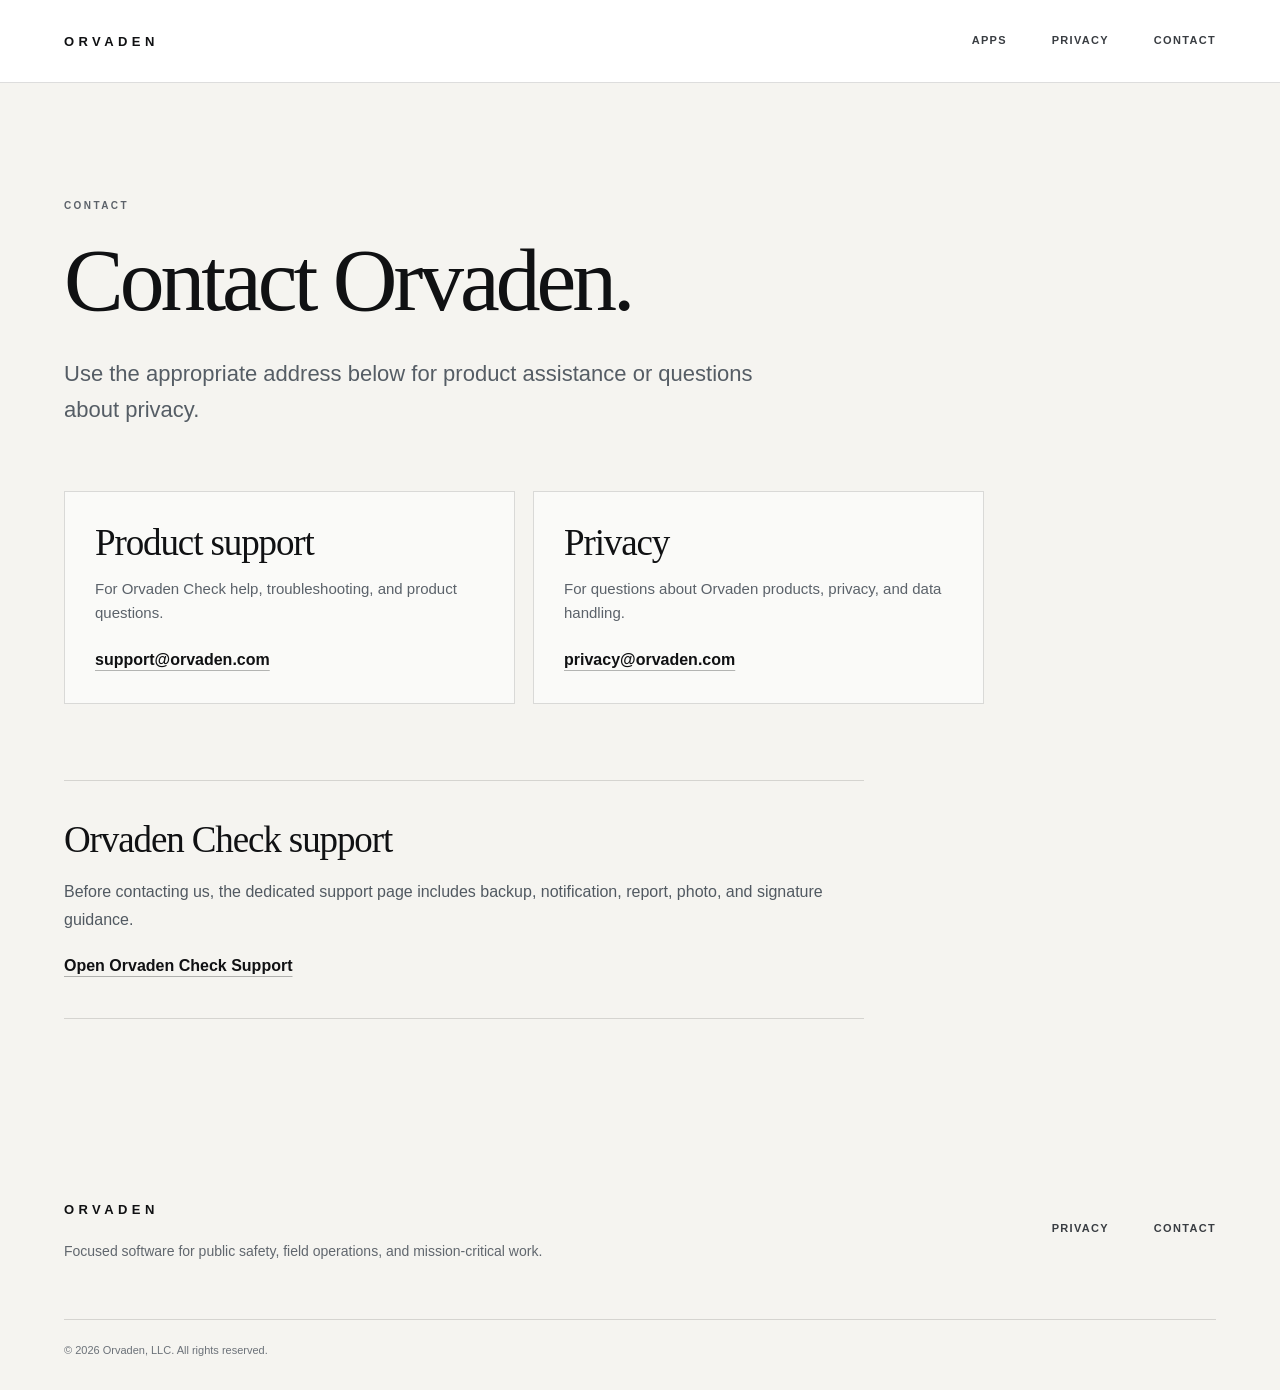
==== contact/index.html @ 74e7e451 "Prepare Orvaden production website" ====
<!DOCTYPE html>
<html lang="en">
  <head>
    <meta charset="UTF-8" />
    <meta name="viewport" content="width=device-width, initial-scale=1.0" />
    <meta name="description" content="Contact Orvaden for product support or privacy questions." />
    <meta name="theme-color" content="#f5f4f0" />
    <meta name="robots" content="index, follow" />
    <meta property="og:type" content="website" />
    <meta property="og:site_name" content="Orvaden" />
    <meta property="og:title" content="Contact | Orvaden" />
    <meta property="og:description" content="Contact Orvaden for product support or privacy questions." />
    <meta property="og:url" content="https://orvaden.com/contact/" />
    <meta property="og:image" content="https://orvaden.com/assets/orvaden-social-card.png" />
    <title>Contact | Orvaden</title>
    <link rel="canonical" href="https://orvaden.com/contact/" />
    <link rel="icon" type="image/png" sizes="32x32" href="../assets/favicon-32.png" />
    <link rel="apple-touch-icon" sizes="180x180" href="../assets/apple-touch-icon.png" />
    <link rel="stylesheet" href="../styles.css?v=15" />
  </head>
  <body class="info-page">
    <a class="skip-link" href="#main-content">Skip to content</a>
    <header class="site-header">
      <div class="header-inner">
        <a class="wordmark" href="/" aria-label="Orvaden home">ORVADEN</a>
        <nav class="primary-nav" aria-label="Primary navigation">
          <a href="/#apps">Apps</a>
          <a href="/privacy/">Privacy</a>
          <a href="/contact/" aria-current="page">Contact</a>
        </nav>
      </div>
    </header>
    <main class="page-main" id="main-content">
      <div class="page-inner">
        <header class="page-hero reveal">
          <p class="section-label">Contact</p>
          <h1>Contact Orvaden.</h1>
          <p class="page-lead">Use the appropriate address below for product assistance or questions about privacy.</p>
        </header>
        <div class="contact-grid">
          <article class="contact-card reveal">
            <h2>Product support</h2>
            <p>For Orvaden Check help, troubleshooting, and product questions.</p>
            <a class="contact-link" href="mailto:support@orvaden.com">support@orvaden.com</a>
          </article>
          <article class="contact-card reveal">
            <h2>Privacy</h2>
            <p>For questions about Orvaden products, privacy, and data handling.</p>
            <a class="contact-link" href="mailto:privacy@orvaden.com">privacy@orvaden.com</a>
          </article>
        </div>
        <div class="legal-content">
          <section class="legal-section">
            <h2>Orvaden Check support</h2>
            <p>Before contacting us, the dedicated support page includes backup, notification, report, photo, and signature guidance.</p>
            <p><a class="text-link" href="/orvaden-check/support/">Open Orvaden Check Support</a></p>
          </section>
        </div>
      </div>
    </main>
    <footer class="site-footer">
      <div class="footer-inner">
        <div class="footer-brand">
          <a class="wordmark" href="/" aria-label="Orvaden home">ORVADEN</a>
          <p>Focused software for public safety, field operations, and mission-critical work.</p>
        </div>
        <nav class="footer-nav" aria-label="Footer navigation"><a href="/privacy/">Privacy</a><a href="/contact/">Contact</a></nav>
      </div>
      <div class="legal-line">© 2026 Orvaden, LLC. All rights reserved.</div>
    </footer>
    <script src="../script.js"></script>
  </body>
</html>
---- styles.css ----
:root {
  color-scheme: light;
  --charcoal: #0c0d0f;
  --paper: #f5f4f0;
  --white: #ffffff;
  --ink: #101113;
  --graphite: #555a61;
  --line: rgba(16, 17, 19, 0.14);
  --content-width: 1240px;
  --page-pad: clamp(22px, 5vw, 72px);
  --serif: "Iowan Old Style", "Baskerville", "Times New Roman", Georgia, serif;
  --sans: -apple-system, BlinkMacSystemFont, "SF Pro Text", "Segoe UI", sans-serif;
}

* { box-sizing: border-box; }
html { scroll-behavior: smooth; }
body { min-width: 320px; margin: 0; overflow-x: hidden; background: var(--paper); color: var(--ink); font-family: var(--sans); line-height: 1.6; text-rendering: optimizeLegibility; }
a { color: inherit; text-decoration: none; }
img { display: block; max-width: 100%; }

.skip-link { position: fixed; z-index: 1000; top: 12px; left: 12px; padding: 10px 14px; border-radius: 4px; background: var(--white); color: var(--ink); font-weight: 750; transform: translateY(-180%); transition: transform 160ms ease; }
.skip-link:focus { transform: translateY(0); }

.site-header { position: relative; z-index: 50; border-bottom: 1px solid var(--line); background: rgba(255, 255, 255, 0.98); }
.header-inner, .hero-inner, .section-inner, .mission-inner, .footer-inner, .legal-line, .page-inner { width: min(calc(100% - (2 * var(--page-pad))), var(--content-width)); margin-inline: auto; }
.header-inner { display: flex; min-height: 82px; align-items: center; justify-content: space-between; gap: 28px; }
.wordmark { color: var(--ink); font-size: 13px; font-weight: 850; letter-spacing: 0.34em; line-height: 1; }
.primary-nav, .footer-nav { display: flex; flex-wrap: wrap; gap: clamp(20px, 3.5vw, 48px); align-items: center; }
.primary-nav a, .footer-nav a { color: #393d42; font-size: 11px; font-weight: 720; letter-spacing: 0.12em; text-transform: uppercase; }
.wordmark:focus-visible, .primary-nav a:focus-visible, .footer-nav a:focus-visible, .button:focus-visible, .text-link:focus-visible, .contact-link:focus-visible, .inline-link:focus-visible { border-radius: 3px; outline: 3px solid rgba(16, 17, 19, 0.35); outline-offset: 6px; }

.hero { position: relative; overflow: hidden; background-color: var(--charcoal); background-image: linear-gradient(90deg, rgba(7, 8, 10, 0.72) 0%, rgba(7, 8, 10, 0.48) 42%, rgba(7, 8, 10, 0.16) 72%, rgba(7, 8, 10, 0.08) 100%), url("assets/orvaden-stone-background-v1.jpg"); background-position: center; background-repeat: no-repeat; background-size: cover; color: #f4f4f2; }
.hero-inner { display: grid; min-height: clamp(680px, calc(100svh - 82px), 920px); align-items: center; gap: clamp(36px, 5vw, 82px); grid-template-columns: minmax(0, 0.96fr) minmax(380px, 1.04fr); padding-block: clamp(82px, 9vw, 132px); }
.hero-copy { position: relative; z-index: 2; max-width: 650px; }
.hero-art { position: relative; z-index: 1; display: flex; min-width: 0; align-items: center; justify-content: flex-end; }
.hero-art img { width: min(100%, 650px); height: auto; object-fit: contain; filter: drop-shadow(0 24px 30px rgba(0, 0, 0, 0.34)); }
.section-label { margin: 0 0 22px; color: #5c626a; font-size: 10px; font-weight: 820; letter-spacing: 0.24em; text-transform: uppercase; }
.section-label-dark { color: rgba(242, 242, 239, 0.58); }
.hero h1, .section-heading h2, .mission-inner h2, .page-hero h1 { margin: 0; font-family: var(--serif); font-weight: 400; letter-spacing: -0.045em; }
.hero h1 { max-width: 720px; font-size: clamp(50px, 5.65vw, 84px); line-height: 1.01; }
.hero h1 em { color: #a9adb3; font-style: normal; }
.hero-lead { max-width: min(510px, 46vw); margin: 34px 0 0; color: rgba(244, 244, 242, 0.72); font-size: clamp(17px, 1.55vw, 21px); line-height: 1.65; }
.hero-lead-line { display: block; }
.button-row { display: flex; flex-wrap: wrap; gap: 14px; margin-top: 42px; }
.button { display: inline-flex; min-width: 144px; min-height: 50px; align-items: center; justify-content: center; padding: 13px 24px; border: 1px solid rgba(255, 255, 255, 0.65); font-size: 10px; font-weight: 820; letter-spacing: 0.15em; text-transform: uppercase; transition: background 160ms ease, color 160ms ease, border-color 160ms ease; }
.button-light { background: var(--white); color: var(--ink); }
.button-outline { color: #f2f2ef; }
.button:hover { border-color: var(--white); background: #e8e7e3; color: var(--ink); }

.apps-section { background: var(--paper); }
.section-inner { padding-block: clamp(92px, 10vw, 150px); }
.section-heading { display: grid; max-width: 840px; margin-bottom: 58px; }
.section-heading h2 { color: var(--ink); font-size: clamp(48px, 6vw, 80px); line-height: 0.98; }
.section-heading > p:last-child { max-width: 560px; margin: 25px 0 0; color: var(--graphite); font-size: 17px; }
.app-grid { display: grid; gap: 22px; grid-template-columns: repeat(2, minmax(0, 1fr)); }
.app-card { display: grid; min-height: 500px; align-content: space-between; gap: 54px; padding: clamp(30px, 4vw, 52px); border: 1px solid var(--line); background: rgba(255, 255, 255, 0.58); box-shadow: 0 20px 54px rgba(20, 22, 26, 0.04); }
.app-card-top { display: flex; align-items: flex-start; justify-content: space-between; gap: 24px; }
.app-icon { display: grid; width: 72px; height: 72px; flex: 0 0 72px; overflow: hidden; border: 1px solid rgba(16, 17, 19, 0.16); border-radius: 18px; background: #e9e8e4; place-items: center; }
.app-icon img { width: 64px; height: 64px; object-fit: contain; }
.app-icon-image { border: 0; background: #111418; }
.app-icon-image img { width: 72px; height: 72px; }
.status { padding: 9px 11px; border: 1px solid var(--line); color: #555b62; font-size: 9px; font-weight: 820; letter-spacing: 0.14em; text-transform: uppercase; }
.app-number { margin: 0 0 16px; color: #747a82; font-size: 10px; font-weight: 800; letter-spacing: 0.18em; }
.app-card h3 { margin: 0; color: var(--ink); font-family: var(--serif); font-size: clamp(36px, 4vw, 55px); font-weight: 400; letter-spacing: -0.035em; line-height: 1.05; }
.app-card div > p:last-child { max-width: 600px; margin: 24px 0 0; color: #555d66; font-size: 16px; line-height: 1.75; }

.mission-strip { background: repeating-linear-gradient(18deg, rgba(255, 255, 255, 0.011) 0 1px, transparent 1px 12px), var(--charcoal); color: #f4f4f1; }
.mission-inner { max-width: 940px; padding-block: clamp(88px, 9vw, 136px); text-align: center; }
.mission-inner h2 { font-size: clamp(44px, 5vw, 70px); line-height: 1; }
.mission-inner > p:last-child { max-width: 800px; margin: 28px auto 0; color: rgba(244, 244, 241, 0.7); font-size: clamp(18px, 2vw, 24px); line-height: 1.6; }

.site-footer { background: var(--paper); }
.footer-inner { display: flex; min-height: 180px; align-items: center; justify-content: space-between; gap: 48px; padding-block: 40px; }
.footer-brand { max-width: 560px; }
.footer-brand p { margin: 18px 0 0; color: #61676e; font-size: 14px; }
.legal-line { padding-block: 22px 30px; border-top: 1px solid var(--line); color: #6c7279; font-size: 11px; }

.info-page, .page-main { background: var(--paper); }
.page-inner { padding-block: clamp(76px, 9vw, 128px) 120px; }
.page-hero { max-width: 900px; }
.page-hero h1 { max-width: 850px; font-size: clamp(52px, 7vw, 90px); line-height: 0.98; }
.page-lead { max-width: 740px; margin: 32px 0 0; color: #555d65; font-size: clamp(18px, 2vw, 22px); line-height: 1.65; }
.effective-date { margin: 23px 0 0; color: #6f757c; font-size: 11px; font-weight: 760; letter-spacing: 0.12em; text-transform: uppercase; }
.contact-grid, .support-grid { display: grid; max-width: 920px; gap: 18px; margin-top: 62px; grid-template-columns: repeat(2, minmax(0, 1fr)); }
.contact-card, .support-card { padding: 30px; border: 1px solid var(--line); background: rgba(255, 255, 255, 0.58); }
.contact-card h2, .support-card h2, .legal-section h2 { margin: 0; color: var(--ink); font-family: var(--serif); font-size: clamp(27px, 3vw, 37px); font-weight: 400; letter-spacing: -0.03em; line-height: 1.12; }
.contact-card p, .support-card p { margin: 14px 0 22px; color: #5b626a; font-size: 15px; }
.contact-link, .text-link, .inline-link { color: var(--ink); font-weight: 740; text-decoration: underline; text-decoration-color: rgba(16, 17, 19, 0.3); text-underline-offset: 5px; }
.legal-content { max-width: 800px; margin-top: 76px; }
.support-grid + .legal-content { margin-top: 76px; }
.legal-section { padding: 38px 0; border-top: 1px solid var(--line); }
.legal-section:last-child { border-bottom: 1px solid var(--line); }
.legal-section p, .legal-section li { color: #515961; font-size: 16px; line-height: 1.75; }
.legal-section p { margin: 18px 0 0; }
.legal-section ul, .legal-section ol { display: grid; gap: 10px; margin: 20px 0 0; padding-left: 24px; }
.legal-section strong { color: #22262b; }
.notice-card { margin-top: 25px; padding: 24px; border-left: 3px solid #2d3136; background: #eae9e5; }
.notice-card p { margin-top: 8px; font-size: 15px; }

.reveal { opacity: 1; transform: none; }
.reveal.reveal-pending { opacity: 0; transform: translateY(18px); transition: opacity 560ms ease, transform 620ms ease; }
.reveal.reveal-pending.is-visible { opacity: 1; transform: translateY(0); }

@media (max-width: 1100px) {
  .hero { background-image: linear-gradient(180deg, rgba(7, 8, 10, 0.46) 0%, rgba(7, 8, 10, 0.24) 55%, rgba(7, 8, 10, 0.18) 100%), url("assets/orvaden-stone-background-v1.jpg"); }
  .hero-inner { min-height: 0; gap: clamp(44px, 7vw, 72px); grid-template-columns: 1fr; padding-block: clamp(70px, 9vw, 104px); }
  .hero-copy { max-width: 760px; }
  .hero h1 { max-width: 760px; font-size: clamp(46px, 7.2vw, 68px); line-height: 0.99; }
  .hero-title-word { display: block; }
  .hero-lead { max-width: 34rem; font-size: clamp(17px, 2.2vw, 20px); }
  .hero-lead-line { display: inline; }
  .hero-art { justify-content: center; }
  .hero-art img { width: min(88vw, 680px); }
}

@media (max-width: 760px) {
  :root { --page-pad: 22px; }
  .header-inner { min-height: 74px; }
  .wordmark { font-size: 11px; letter-spacing: 0.25em; }
  .primary-nav { gap: 16px; }
  .primary-nav a { font-size: 9px; letter-spacing: 0.08em; }
  .hero-inner { gap: 40px; padding-block: 58px; }
  .hero h1 { font-size: clamp(42px, 11vw, 56px); }
  .hero-lead { max-width: 31rem; margin-top: 28px; }
  .hero-art img { width: min(96%, 560px); }
  .button-row { margin-top: 34px; }
  .app-grid, .contact-grid, .support-grid { grid-template-columns: 1fr; }
  .app-card { min-height: 440px; }
  .footer-inner { min-height: 0; align-items: flex-start; flex-direction: column; }
  .page-inner { padding-block: 68px 88px; }
  .page-hero h1 { font-size: clamp(44px, 13vw, 64px); }
}

@media (max-width: 440px) {
  .header-inner { gap: 16px; }
  .primary-nav { gap: 11px; }
  .primary-nav a { font-size: 8px; }
  .button-row { display: grid; grid-template-columns: 1fr 1fr; }
  .button { min-width: 0; padding-inline: 12px; }
  .app-card { min-height: 0; }
  .app-card-top { align-items: flex-start; flex-direction: column; }
  .footer-nav { gap: 20px; }
}

@media (prefers-reduced-motion: reduce) {
  html { scroll-behavior: auto; }
  .reveal.reveal-pending { opacity: 1; transform: none; transition: none; }
}
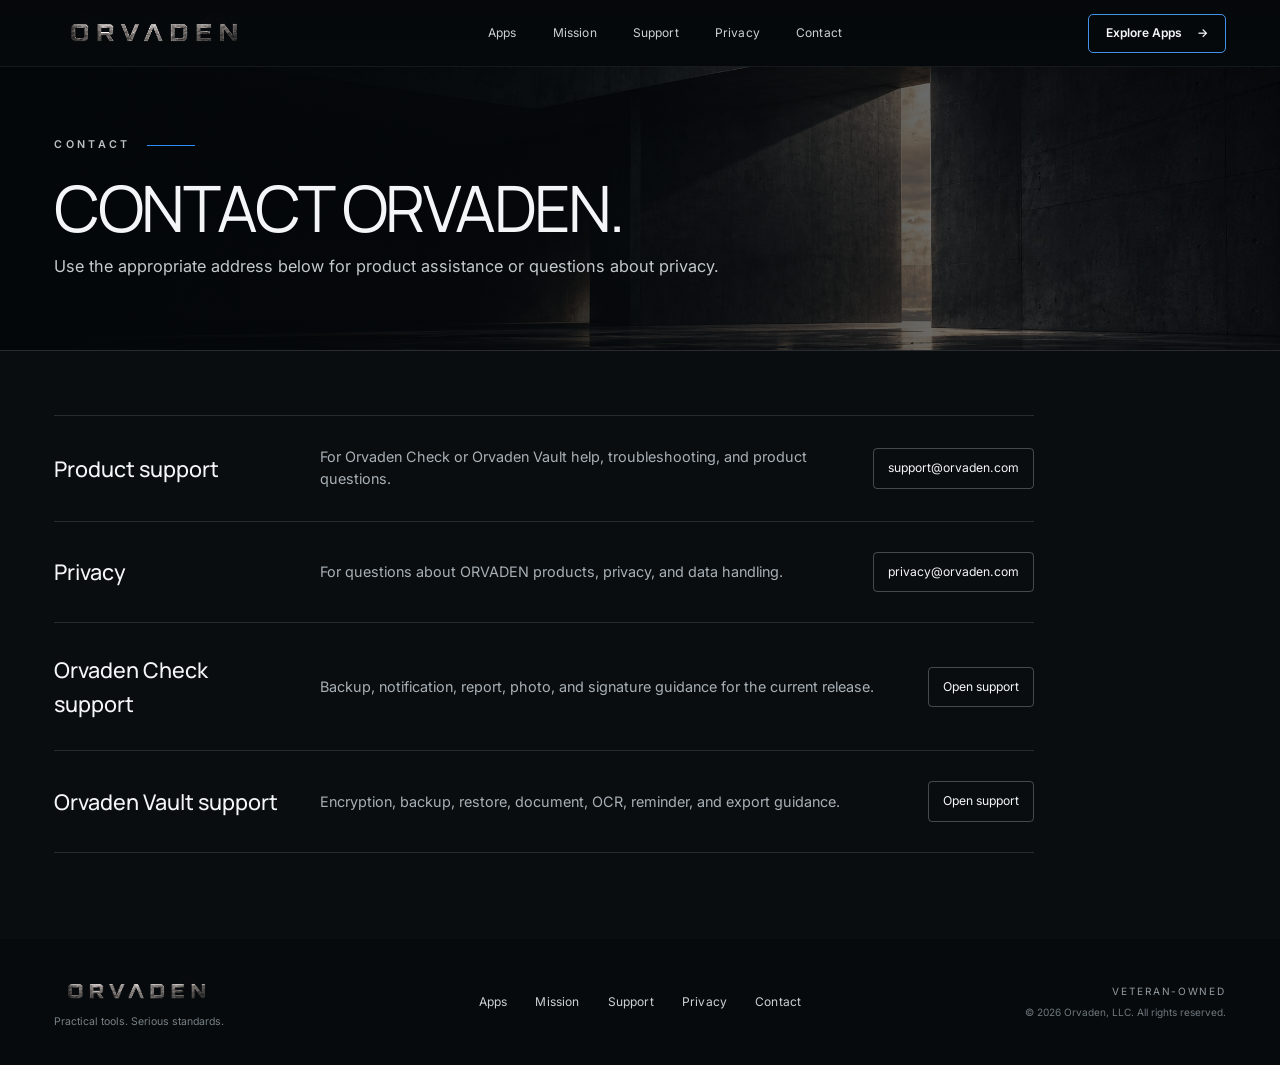
==== commit 0a180d26: "Launch ORVADEN website V6" ====
--- a/contact/index.html
+++ b/contact/index.html
@@ -1,73 +1,38 @@
-<!DOCTYPE html>
+<!doctype html>
 <html lang="en">
-  <head>
-    <meta charset="UTF-8" />
-    <meta name="viewport" content="width=device-width, initial-scale=1.0" />
-    <meta name="description" content="Contact Orvaden for product support or privacy questions." />
-    <meta name="theme-color" content="#f5f4f0" />
-    <meta name="robots" content="index, follow" />
-    <meta property="og:type" content="website" />
-    <meta property="og:site_name" content="Orvaden" />
-    <meta property="og:title" content="Contact | Orvaden" />
-    <meta property="og:description" content="Contact Orvaden for product support or privacy questions." />
-    <meta property="og:url" content="https://orvaden.com/contact/" />
-    <meta property="og:image" content="https://orvaden.com/assets/orvaden-social-card.png" />
-    <title>Contact | Orvaden</title>
-    <link rel="canonical" href="https://orvaden.com/contact/" />
-    <link rel="icon" type="image/png" sizes="32x32" href="../assets/favicon-32.png" />
-    <link rel="apple-touch-icon" sizes="180x180" href="../assets/apple-touch-icon.png" />
-    <link rel="stylesheet" href="../styles.css?v=15" />
-  </head>
-  <body class="info-page">
-    <a class="skip-link" href="#main-content">Skip to content</a>
-    <header class="site-header">
-      <div class="header-inner">
-        <a class="wordmark" href="/" aria-label="Orvaden home">ORVADEN</a>
-        <nav class="primary-nav" aria-label="Primary navigation">
-          <a href="/#apps">Apps</a>
-          <a href="/privacy/">Privacy</a>
-          <a href="/contact/" aria-current="page">Contact</a>
-        </nav>
+<head>
+  <meta charset="utf-8" />
+  <meta name="viewport" content="width=device-width, initial-scale=1" />
+  <meta name="theme-color" content="#080b0d" />
+  <title>Contact | ORVADEN</title>
+  <link rel="preconnect" href="https://fonts.googleapis.com" />
+  <link rel="preconnect" href="https://fonts.gstatic.com" crossorigin />
+  <link href="https://fonts.googleapis.com/css2?family=Inter:wght@400;500;600&family=Manrope:wght@400;500;600&display=swap" rel="stylesheet" />
+  <script type="module" crossorigin src="/assets/orvaden-home-v2-PWGoKuea.js"></script>
+  <link rel="stylesheet" crossorigin href="/assets/orvaden-home-v2-BZLkjqiY.css">
+</head>
+<body>
+  <header class="site-header" data-header>
+    <div class="header-inner shell shell-wide">
+      <a class="brand" href="../" aria-label="ORVADEN home"><img src="/assets/orvaden-wordmark-Bmb8qKEH.png" alt="ORVADEN" /></a>
+      <button class="menu-toggle" type="button" aria-label="Open menu" aria-expanded="false" aria-controls="primary-nav" data-menu-toggle><span></span><span></span></button>
+      <nav id="primary-nav" class="primary-nav" aria-label="Primary" data-nav><a href="../#apps">Apps</a><a href="../#mission">Mission</a><a href="../support/">Support</a><a href="../privacy/">Privacy</a><a href="./">Contact</a></nav>
+      <a class="header-cta" href="../#apps">Explore Apps <span aria-hidden="true">→</span></a>
+    </div>
+  </header>
+
+  <main class="page-main">
+    <section class="page-hero"><div class="shell"><p class="eyebrow">Contact</p><h1>Contact ORVADEN.</h1><p>Use the appropriate address below for product assistance or questions about privacy.</p></div></section>
+    <div class="page-content shell">
+      <div class="contact-grid">
+        <section class="contact-row"><h2>Product support</h2><p>For Orvaden Check or Orvaden Vault help, troubleshooting, and product questions.</p><a class="contact-link" href="mailto:support@orvaden.com">support@orvaden.com</a></section>
+        <section class="contact-row"><h2>Privacy</h2><p>For questions about ORVADEN products, privacy, and data handling.</p><a class="contact-link" href="mailto:privacy@orvaden.com">privacy@orvaden.com</a></section>
+        <section class="contact-row"><h2>Orvaden Check support</h2><p>Backup, notification, report, photo, and signature guidance for the current release.</p><a class="contact-link" href="../orvaden-check/support/">Open support</a></section>
+        <section class="contact-row"><h2>Orvaden Vault support</h2><p>Encryption, backup, restore, document, OCR, reminder, and export guidance.</p><a class="contact-link" href="../orvaden-vault/support/">Open support</a></section>
       </div>
-    </header>
-    <main class="page-main" id="main-content">
-      <div class="page-inner">
-        <header class="page-hero reveal">
-          <p class="section-label">Contact</p>
-          <h1>Contact Orvaden.</h1>
-          <p class="page-lead">Use the appropriate address below for product assistance or questions about privacy.</p>
-        </header>
-        <div class="contact-grid">
-          <article class="contact-card reveal">
-            <h2>Product support</h2>
-            <p>For Orvaden Check help, troubleshooting, and product questions.</p>
-            <a class="contact-link" href="mailto:support@orvaden.com">support@orvaden.com</a>
-          </article>
-          <article class="contact-card reveal">
-            <h2>Privacy</h2>
-            <p>For questions about Orvaden products, privacy, and data handling.</p>
-            <a class="contact-link" href="mailto:privacy@orvaden.com">privacy@orvaden.com</a>
-          </article>
-        </div>
-        <div class="legal-content">
-          <section class="legal-section">
-            <h2>Orvaden Check support</h2>
-            <p>Before contacting us, the dedicated support page includes backup, notification, report, photo, and signature guidance.</p>
-            <p><a class="text-link" href="/orvaden-check/support/">Open Orvaden Check Support</a></p>
-          </section>
-        </div>
-      </div>
-    </main>
-    <footer class="site-footer">
-      <div class="footer-inner">
-        <div class="footer-brand">
-          <a class="wordmark" href="/" aria-label="Orvaden home">ORVADEN</a>
-          <p>Focused software for public safety, field operations, and mission-critical work.</p>
-        </div>
-        <nav class="footer-nav" aria-label="Footer navigation"><a href="/privacy/">Privacy</a><a href="/contact/">Contact</a></nav>
-      </div>
-      <div class="legal-line">© 2026 Orvaden, LLC. All rights reserved.</div>
-    </footer>
-    <script src="../script.js"></script>
-  </body>
+    </div>
+  </main>
+
+  <footer class="site-footer"><div class="shell shell-wide footer-inner"><div class="footer-brand"><img src="/assets/orvaden-wordmark-Bmb8qKEH.png" alt="ORVADEN" /><p>Practical tools. Serious standards.</p></div><nav class="footer-nav" aria-label="Footer"><a href="../#apps">Apps</a><a href="../#mission">Mission</a><a href="../support/">Support</a><a href="../privacy/">Privacy</a><a href="./">Contact</a></nav><div class="footer-meta"><span>Veteran-owned</span><span>© 2026 Orvaden, LLC. All rights reserved.</span></div></div></footer>
+</body>
 </html>
--- a/assets/orvaden-home-v2-BZLkjqiY.css
+++ b/assets/orvaden-home-v2-BZLkjqiY.css
@@ -0,0 +1 @@
+:root{--ink: #070a0c;--ink-2: #0a0e11;--paper: #f3f5f6;--muted: #a8b0b6;--muted-2: #727b82;--line: rgba(224, 232, 237, .14);--line-soft: rgba(224, 232, 237, .08);--blue: #2d8fff;--frame: 1920px;--shell: 1280px;--gutter: clamp(26px, 4.25vw, 72px);--display: "Manrope", "Helvetica Neue", Arial, sans-serif;--body: "Inter", -apple-system, BlinkMacSystemFont, "Segoe UI", sans-serif;--editorial: "Iowan Old Style", "Baskerville", "Times New Roman", serif}*{box-sizing:border-box}html{scroll-behavior:smooth;background:var(--ink)}body{margin:0;min-width:320px;overflow-x:hidden;background:var(--ink);color:var(--paper);font-family:var(--body);font-size:16px;line-height:1.55;-webkit-font-smoothing:antialiased;text-rendering:optimizeLegibility}body.menu-open{overflow:hidden}img{display:block;max-width:100%}a{color:inherit;text-decoration:none}button,a{-webkit-tap-highlight-color:transparent}.frame{width:100%;max-width:var(--frame);margin-inline:auto;padding-inline:var(--gutter)}.skip-link{position:fixed;left:18px;top:-90px;z-index:100;padding:11px 15px;background:#fff;color:#000;font-weight:600}.skip-link:focus{top:18px}.site-header{position:absolute;inset:0 0 auto;z-index:40;border-bottom:1px solid rgba(230,237,241,.075);background:linear-gradient(180deg,#040709d6,#040709a8);transition:background .2s ease,border-color .2s ease}.site-header.scrolled{position:fixed;background:#05080af5;border-color:#e6edf121;backdrop-filter:blur(14px);-webkit-backdrop-filter:blur(14px)}.header-inner{height:66px;display:grid;grid-template-columns:240px 1fr 190px;align-items:center;gap:28px}.brand{width:196px;height:38px;overflow:hidden;display:flex;align-items:center}.brand img,.footer-brand img{width:100%;height:100%;object-fit:cover;object-position:center;filter:brightness(1.25) contrast(1.08)}.primary-nav{display:flex;justify-content:center;align-items:center;gap:clamp(25px,2.8vw,48px)}.primary-nav a,.footer-nav a{color:#cbd1d5;font-size:.75rem;letter-spacing:.015em;transition:color .18s ease}.primary-nav a:hover,.primary-nav a:focus-visible,.footer-nav a:hover,.footer-nav a:focus-visible{color:#fff}.header-cta{justify-self:end;display:inline-flex;min-height:39px;align-items:center;gap:15px;padding:0 17px;border:1px solid rgba(74,161,255,.9);border-radius:5px;color:#f4f6f7;font-size:.75rem;font-weight:600;transition:background .18s ease,border-color .18s ease}.header-cta:hover,.header-cta:focus-visible{background:#2d8fff17;border-color:#79b9ff}.menu-toggle{display:none}.hero{position:relative;height:clamp(520px,43vw,700px);min-height:520px;overflow:hidden;border-bottom:1px solid var(--line)}.hero-backdrop{position:absolute;inset:0;background:linear-gradient(90deg,#030608eb,#030608b8 31%,#03060824 59%,#03060836 77%,#03060875),linear-gradient(180deg,#03050705 56%,#0305073b 77%,#03050794),url(/assets/hero-concrete-Dlggpe9p.jpg) center center / cover no-repeat;transform:scale(1.008)}.hero-backdrop:after{content:"";position:absolute;inset:0;background:radial-gradient(circle at 68% 38%,transparent 0 18%,rgba(2,4,5,.06) 52%,rgba(2,4,5,.3) 100%),linear-gradient(180deg,transparent 70%,rgba(2,4,5,.38))}.hero-grid{position:relative;z-index:2;height:100%;padding-top:66px;display:grid;grid-template-columns:minmax(390px,.82fr) minmax(460px,1.18fr);align-items:center}.hero-copy{position:relative;z-index:2;max-width:590px;padding-block:42px 32px;color:#f6f7f8;text-shadow:0 2px 18px rgba(0,0,0,.55)}.eyebrow{margin:0 0 22px;display:flex;align-items:center;gap:16px;color:#bbc2c7;font-size:.67rem;font-weight:600;letter-spacing:.31em;text-transform:uppercase}.eyebrow:after{content:"";width:48px;height:1px;background:var(--blue)}.hero h1,.mission h2,.foundation h2{font-family:var(--display);text-transform:uppercase}.hero h1{margin:0 0 19px;font-size:clamp(3.05rem,4.4vw,4.8rem);font-weight:300;letter-spacing:-.047em;line-height:.98}.hero h1 span,.hero h1 strong{display:block}.hero h1 strong{font-weight:600}.hero-lede{max-width:540px;margin:0;color:#c5cacf;font-size:clamp(.98rem,1.18vw,1.12rem);line-height:1.52}.hero-actions{display:flex;flex-wrap:wrap;gap:14px;margin-top:28px}.button{min-width:164px;min-height:44px;padding-inline:20px;display:inline-flex;align-items:center;justify-content:center;gap:17px;border:1px solid transparent;border-radius:4px;font-size:.76rem;font-weight:600;transition:transform .18s ease,background .18s ease,border-color .18s ease}.button:hover,.button:focus-visible{transform:translateY(-1px)}.button-primary{color:#080b0d;background:#f2f4f5}.button-primary:hover,.button-primary:focus-visible{background:#fff}.button-secondary{border-color:#dbe4e970;background:#070b0e2e}.button-secondary:hover,.button-secondary:focus-visible{border-color:#f0f5f7ba;background:#ffffff0d}.hero-lockup{width:min(35vw,550px);justify-self:center;display:grid;justify-items:center;gap:8px;transform:translate(2vw,3%)}.hero-lockup .hero-forged-o{width:76%;opacity:.95;filter:brightness(1.02) contrast(1.13) drop-shadow(0 13px 16px rgba(0,0,0,.62))}.hero-divider{width:36%;height:8px;display:flex;justify-content:space-between;align-items:center}.hero-divider i{display:block;width:31%;height:2px;background:linear-gradient(90deg,#676a6abd,#e0ded7eb,#606262b8);box-shadow:0 1px 2px #000000d1,0 0 5px #ece8dd29}.hero-lockup .hero-wordmark{width:87%;height:auto;opacity:.94;filter:brightness(1.16) contrast(1.1) drop-shadow(0 7px 10px rgba(0,0,0,.72))}.concrete-etch{position:absolute;top:28%;right:var(--gutter);width:clamp(205px,13vw,245px);margin:0;padding:13px 0 13px 19px;border-left:1px solid rgba(61,154,255,.9);color:#dee2e4b3;text-shadow:0 1px 1px rgba(0,0,0,.95),0 3px 12px rgba(0,0,0,.9);font-size:clamp(.67rem,.69vw,.78rem);font-weight:600;letter-spacing:.28em;line-height:1.72;text-transform:uppercase}.concrete-etch span{display:block;white-space:nowrap}.apps{background:radial-gradient(circle at 50% -30%,rgba(42,82,108,.08),transparent 48%),#080c0f;border-bottom:1px solid var(--line)}.apps-inner{padding-block:clamp(42px,4.1vw,60px) clamp(38px,3.8vw,54px)}.section-heading{margin-bottom:27px}.section-heading .eyebrow{margin-bottom:15px}.section-heading h2{margin:0 0 6px;font-family:var(--editorial);font-size:clamp(2.65rem,3.7vw,4.05rem);font-weight:400;letter-spacing:-.033em;line-height:1.02}.section-heading>p:last-child{margin:0;color:var(--muted);font-size:.98rem}.product-grid{display:grid;grid-template-columns:repeat(4,minmax(0,1fr))}.product{min-height:286px;padding:3px clamp(16px,2vw,32px) 1px;display:flex;flex-direction:column;align-items:center;text-align:center}.product+.product{border-left:1px solid var(--line)}.product-icon-frame{width:clamp(96px,7vw,116px);aspect-ratio:1;margin-bottom:11px;overflow:hidden;display:grid;place-items:center;background:#0c1013;border-radius:24%;box-shadow:0 18px 30px #00000059}.product-icon{display:block;width:100%;height:100%;object-fit:cover;object-position:50% 50%}.product h3{margin:0 0 7px;font-family:var(--display);font-size:1.02rem;font-weight:600;letter-spacing:-.015em}.product p{max-width:205px;margin:0;color:#aab2b8;font-size:.79rem;line-height:1.48}.store-button,.coming-soon{margin-top:auto}.store-button{min-width:126px;min-height:41px;padding:5px 10px;display:inline-flex;align-items:center;justify-content:center;gap:0;border:1px solid rgba(235,240,243,.5);border-radius:5px;background:#030506;font-size:.88rem;font-weight:600;line-height:1;transition:border-color .18s ease,background .18s ease}.store-button:hover,.store-button:focus-visible{border-color:#fff;background:#080b0d}.store-button small{display:block;margin-bottom:2px;text-align:center;font-size:.43rem;font-weight:400}.coming-soon{position:relative;padding-top:13px;color:#9ca5ac;font-size:.68rem;letter-spacing:.04em}.coming-soon:before{content:"";position:absolute;top:0;left:50%;width:26px;height:1px;background:#2d8fffc7;transform:translate(-50%)}.mission{background:linear-gradient(90deg,#080c0ffc,#0b1014f5),radial-gradient(circle at 70% 50%,rgba(45,143,255,.08),transparent 38%);border-bottom:1px solid var(--line)}.mission-layout{min-height:210px;padding-block:36px;display:grid;grid-template-columns:minmax(360px,.82fr) minmax(430px,1.18fr);align-items:center}.mission-heading{padding-right:clamp(34px,4vw,68px)}.mission-heading .eyebrow{margin-bottom:16px}.mission h2{margin:0;font-size:clamp(2rem,3vw,3.15rem);font-weight:400;letter-spacing:.045em;line-height:1.12}.mission-copy{min-height:112px;padding-inline:clamp(30px,3.5vw,58px);display:flex;align-items:center;border-left:1px solid rgba(230,237,241,.27);border-right:0}.mission-copy p{max-width:670px;margin:0;color:#c6ccd0;font-size:clamp(.98rem,1.22vw,1.16rem);line-height:1.55}.foundation{position:relative;min-height:clamp(270px,26vw,360px);overflow:hidden;border-bottom:1px solid var(--line)}.foundation-backdrop{position:absolute;inset:0;background:linear-gradient(90deg,#040709f0,#040709b3 42%,#0407091a 79%,#0407091f),linear-gradient(180deg,#04070914,#0407095c),url(/assets/flag-subdued-CVlCrGuY.jpg) center 51% / cover no-repeat;transform:scale(1.006)}.foundation-inner{position:relative;z-index:1;min-height:inherit;display:flex;align-items:center;padding-block:45px}.foundation-copy{max-width:760px}.foundation-copy .eyebrow{margin-bottom:17px}.foundation h2{margin:0 0 12px;font-size:clamp(2rem,3.3vw,3.25rem);font-weight:400;letter-spacing:.015em;line-height:1.12}.foundation-copy>p:last-child{max-width:560px;margin:0;color:#c3c9cd;font-size:.94rem}.site-footer{background:#070a0c}.footer-inner{min-height:126px;display:grid;grid-template-columns:1fr auto 1fr;align-items:center;gap:38px}.footer-brand{overflow:hidden}.footer-brand img{width:162px;height:34px}.footer-brand p{margin:5px 0 0;color:#778087;font-size:.66rem}.footer-nav{display:flex;gap:28px}.footer-meta{justify-self:end;display:flex;flex-direction:column;gap:5px;color:#6f787e;text-align:right;font-size:.63rem}.footer-meta span:first-child{color:#939ca3;letter-spacing:.17em;text-transform:uppercase}.page-main{min-height:72vh;padding-top:66px;background:#090d10}.page-hero{position:relative;min-height:285px;overflow:hidden;display:flex;align-items:center;border-bottom:1px solid var(--line)}.page-hero:before{content:"";position:absolute;inset:0;background:linear-gradient(90deg,#040709f7,#040709c7 55%,#0407094d),url(/assets/hero-concrete-Dlggpe9p.jpg) center 43% / cover no-repeat}.page-hero .frame,.page-hero .shell{position:relative;z-index:1;padding-block:52px}.shell{width:100%;max-width:var(--shell);margin-inline:auto;padding-inline:var(--gutter)}.shell-wide{max-width:var(--frame)}.page-hero h1{margin:0 0 14px;font-family:var(--display);font-size:clamp(2.8rem,5vw,4.5rem);font-weight:400;letter-spacing:-.04em;line-height:1;text-transform:uppercase}.page-hero p:not(.eyebrow){max-width:760px;margin:0;color:#c3c9cd;font-size:1.02rem}.page-content{padding-block:64px 86px}.prose{max-width:900px}.prose .effective{margin:0 0 44px;color:var(--muted-2);font-size:.82rem}.prose section{margin:0 0 34px;padding:0 0 34px;border-bottom:1px solid var(--line-soft)}.prose section:last-child{margin-bottom:0;border-bottom:0}.prose h2{margin:0 0 13px;font-family:var(--display);font-size:1.55rem;font-weight:500;letter-spacing:-.02em}.prose p,.prose li{color:#b6bdc2;font-size:.95rem;line-height:1.72}.prose p{margin:0 0 12px}.prose ul,.prose ol{margin:10px 0 0;padding-left:22px}.prose a{color:#e8edf0;border-bottom:1px solid rgba(45,143,255,.72)}.prose strong{color:#e4e9ec}.contact-grid{max-width:980px;border-top:1px solid var(--line)}.contact-row{padding:30px 0;display:grid;grid-template-columns:230px 1fr auto;gap:36px;align-items:center;border-bottom:1px solid var(--line)}.contact-row h2{margin:0;font-family:var(--display);font-size:1.35rem;font-weight:500}.contact-row p{margin:0;color:var(--muted);font-size:.9rem}.contact-link{padding:10px 14px;border:1px solid rgba(255,255,255,.25);border-radius:4px;font-size:.76rem;white-space:nowrap}.contact-link:hover,.contact-link:focus-visible{border-color:#ffffff85;background:#ffffff0a}.support-grid{max-width:980px;border-top:1px solid var(--line)}.support-product{padding:30px 0;display:grid;grid-template-columns:78px 220px 1fr auto;gap:28px;align-items:center;border-bottom:1px solid var(--line)}.support-product img{width:70px;aspect-ratio:1;border-radius:20%}.support-product h2{margin:0;font-family:var(--display);font-size:1.35rem;font-weight:500}.support-product p{margin:0;color:var(--muted);font-size:.9rem}@media(max-width:1240px){.header-inner{grid-template-columns:205px 1fr 175px}.brand{width:175px}.primary-nav{gap:24px}.hero-grid{grid-template-columns:.88fr 1.12fr}.hero-lockup{transform:translate(2vw,3%)}.concrete-etch{right:var(--gutter);width:156px}}@media(max-width:980px){.site-header{position:fixed;background:#05080af0}.header-inner{height:64px;grid-template-columns:1fr auto}.brand{width:160px;height:34px}.header-cta{display:none}.menu-toggle{width:42px;height:42px;padding:9px;display:inline-flex;flex-direction:column;justify-content:center;gap:7px;border:0;background:transparent}.menu-toggle span{display:block;width:24px;height:1.5px;background:#fff;transition:transform .2s ease}.menu-toggle[aria-expanded=true] span:first-child{transform:translateY(4.2px) rotate(45deg)}.menu-toggle[aria-expanded=true] span:last-child{transform:translateY(-4.2px) rotate(-45deg)}.primary-nav{position:fixed;inset:64px 0 auto;padding:14px var(--gutter) 24px;display:grid;gap:0;background:#05080afb;border-bottom:1px solid var(--line);opacity:0;pointer-events:none;transform:translateY(-115%);transition:opacity .2s ease,transform .2s ease}.primary-nav.open{opacity:1;pointer-events:auto;transform:translateY(0)}.primary-nav a{padding:14px 0;border-bottom:1px solid var(--line-soft);font-size:.92rem}.hero{height:auto;min-height:790px}.hero-grid{min-height:790px;padding-top:64px;grid-template-columns:1fr;align-content:center}.hero-copy{max-width:640px;padding:68px 0 10px}.hero h1{font-size:clamp(3.15rem,9.5vw,4.7rem)}.hero-lockup{width:min(70vw,500px);margin:12px auto 45px;transform:none}.concrete-etch{display:none}.hero-backdrop{background-position:58% center}.hero-backdrop:before{content:"";position:absolute;inset:0;background:linear-gradient(180deg,#03060826,#030608ad)}.product-grid{grid-template-columns:repeat(2,minmax(0,1fr));border-top:1px solid var(--line)}.product{min-height:300px;padding:26px}.product:nth-child(odd){border-left:0}.product:nth-child(n+3){border-top:1px solid var(--line)}.mission-layout{grid-template-columns:1fr;gap:28px;padding-block:44px}.mission-heading{padding-right:0}.mission-copy{min-height:0;padding:28px 0 0;border:0;border-top:1px solid rgba(230,237,241,.22)}.foundation-backdrop{background-position:58% center}.footer-inner{padding-block:38px;grid-template-columns:1fr;gap:22px;text-align:left}.footer-nav{flex-wrap:wrap}.footer-meta{justify-self:start;text-align:left}.contact-row{grid-template-columns:1fr;gap:10px}.support-product{grid-template-columns:70px 1fr auto;gap:12px 20px}.support-product img{grid-row:1 / 3}.support-product p{grid-column:2 / 4}.contact-link{justify-self:start;margin-top:4px}}@media(max-width:600px){:root{--gutter: 20px}.hero,.hero-grid{min-height:750px}.hero-copy{padding-top:86px}.eyebrow{margin-bottom:18px;font-size:.61rem}.hero h1{font-size:clamp(2.85rem,13vw,4rem)}.hero-lede{font-size:.94rem}.hero-actions{display:grid;grid-template-columns:1fr}.button{width:100%}.hero-lockup{width:min(86vw,410px);margin:22px auto 38px}.apps-inner{padding-block:42px 36px}.section-heading{margin-bottom:27px}.section-heading h2{font-size:2.45rem}.section-heading>p:last-child{font-size:.9rem}.product-grid{display:block;border-top:1px solid var(--line)}.product{min-height:0;padding:20px 0;display:grid;grid-template-columns:78px minmax(0,1fr) auto;grid-template-rows:auto auto;gap:3px 15px;text-align:left;border-left:0!important;border-top:1px solid var(--line)!important}.product:first-child{border-top:0!important}.product-icon-frame{grid-row:1 / 3;width:78px;margin:0}.product h3{margin:0;font-size:.98rem}.product p{max-width:none;padding-right:4px;font-size:.72rem}.store-button,.coming-soon{grid-column:3;grid-row:1 / 3;margin:0}.store-button{min-width:92px;min-height:38px;padding-inline:7px;font-size:.72rem}.store-button small{font-size:.39rem}.coming-soon{min-width:76px;padding-top:11px;text-align:center;font-size:.58rem}.mission h2{font-size:2.2rem}.mission-copy p{font-size:.96rem}.foundation{min-height:315px}.foundation-backdrop{background:linear-gradient(90deg,#040709f5,#0407098a),linear-gradient(180deg,#0407091a,#04070980),url(/assets/flag-subdued-CVlCrGuY.jpg) 52% center / cover no-repeat}.foundation h2{font-size:2rem}.foundation-copy>p:last-child{font-size:.88rem}.footer-nav{gap:18px}.support-product{grid-template-columns:62px 1fr}.support-product img{width:60px}.support-product p,.support-product .contact-link{grid-column:2}.page-hero{min-height:250px}.page-hero h1{font-size:2.7rem}.page-content{padding-block:46px 68px}}@media(prefers-reduced-motion:reduce){html{scroll-behavior:auto}*,*:before,*:after{animation-duration:.001ms!important;animation-iteration-count:1!important;transition-duration:.001ms!important}}
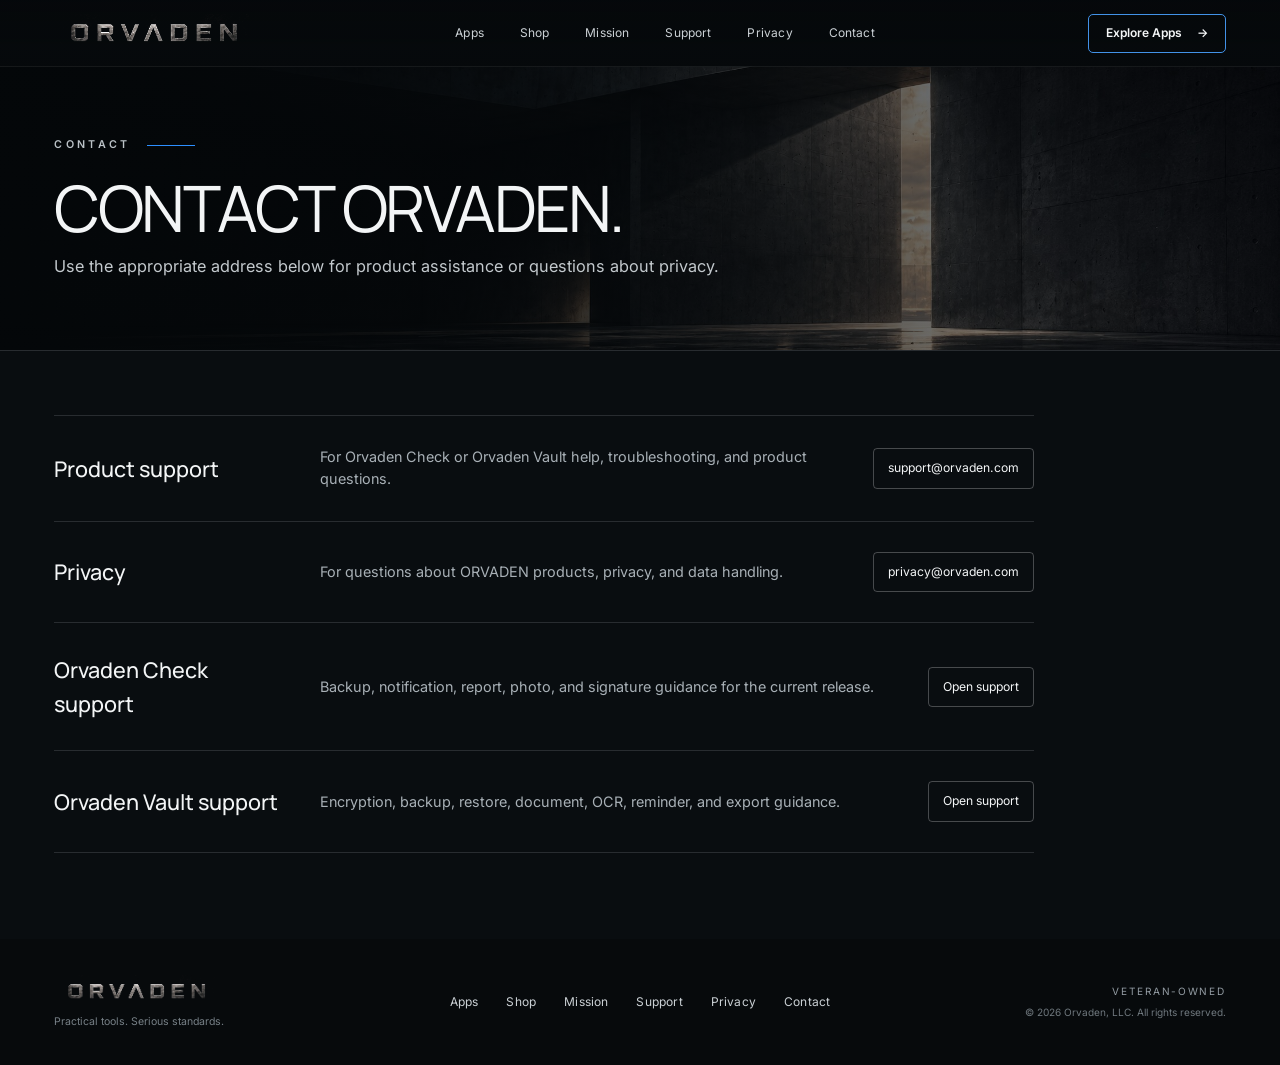
==== commit 5aedb2ae: "Launch Vault updates and ORVADEN Shop" ====
--- a/contact/index.html
+++ b/contact/index.html
@@ -16,7 +16,7 @@
     <div class="header-inner shell shell-wide">
       <a class="brand" href="../" aria-label="ORVADEN home"><img src="/assets/orvaden-wordmark-Bmb8qKEH.png" alt="ORVADEN" /></a>
       <button class="menu-toggle" type="button" aria-label="Open menu" aria-expanded="false" aria-controls="primary-nav" data-menu-toggle><span></span><span></span></button>
-      <nav id="primary-nav" class="primary-nav" aria-label="Primary" data-nav><a href="../#apps">Apps</a><a href="../#mission">Mission</a><a href="../support/">Support</a><a href="../privacy/">Privacy</a><a href="./">Contact</a></nav>
+      <nav id="primary-nav" class="primary-nav" aria-label="Primary" data-nav><a href="../#apps">Apps</a><a href="../shop/">Shop</a><a href="../#mission">Mission</a><a href="../support/">Support</a><a href="../privacy/">Privacy</a><a href="./">Contact</a></nav>
       <a class="header-cta" href="../#apps">Explore Apps <span aria-hidden="true">→</span></a>
     </div>
   </header>
@@ -33,6 +33,6 @@
     </div>
   </main>
 
-  <footer class="site-footer"><div class="shell shell-wide footer-inner"><div class="footer-brand"><img src="/assets/orvaden-wordmark-Bmb8qKEH.png" alt="ORVADEN" /><p>Practical tools. Serious standards.</p></div><nav class="footer-nav" aria-label="Footer"><a href="../#apps">Apps</a><a href="../#mission">Mission</a><a href="../support/">Support</a><a href="../privacy/">Privacy</a><a href="./">Contact</a></nav><div class="footer-meta"><span>Veteran-owned</span><span>© 2026 Orvaden, LLC. All rights reserved.</span></div></div></footer>
+  <footer class="site-footer"><div class="shell shell-wide footer-inner"><div class="footer-brand"><img src="/assets/orvaden-wordmark-Bmb8qKEH.png" alt="ORVADEN" /><p>Practical tools. Serious standards.</p></div><nav class="footer-nav" aria-label="Footer"><a href="../#apps">Apps</a><a href="../shop/">Shop</a><a href="../#mission">Mission</a><a href="../support/">Support</a><a href="../privacy/">Privacy</a><a href="./">Contact</a></nav><div class="footer-meta"><span>Veteran-owned</span><span>© 2026 Orvaden, LLC. All rights reserved.</span></div></div></footer>
 </body>
 </html>
--- a/assets/orvaden-home-v2-BZLkjqiY.css
+++ b/assets/orvaden-home-v2-BZLkjqiY.css
@@ -1 +1,34 @@
 :root{--ink: #070a0c;--ink-2: #0a0e11;--paper: #f3f5f6;--muted: #a8b0b6;--muted-2: #727b82;--line: rgba(224, 232, 237, .14);--line-soft: rgba(224, 232, 237, .08);--blue: #2d8fff;--frame: 1920px;--shell: 1280px;--gutter: clamp(26px, 4.25vw, 72px);--display: "Manrope", "Helvetica Neue", Arial, sans-serif;--body: "Inter", -apple-system, BlinkMacSystemFont, "Segoe UI", sans-serif;--editorial: "Iowan Old Style", "Baskerville", "Times New Roman", serif}*{box-sizing:border-box}html{scroll-behavior:smooth;background:var(--ink)}body{margin:0;min-width:320px;overflow-x:hidden;background:var(--ink);color:var(--paper);font-family:var(--body);font-size:16px;line-height:1.55;-webkit-font-smoothing:antialiased;text-rendering:optimizeLegibility}body.menu-open{overflow:hidden}img{display:block;max-width:100%}a{color:inherit;text-decoration:none}button,a{-webkit-tap-highlight-color:transparent}.frame{width:100%;max-width:var(--frame);margin-inline:auto;padding-inline:var(--gutter)}.skip-link{position:fixed;left:18px;top:-90px;z-index:100;padding:11px 15px;background:#fff;color:#000;font-weight:600}.skip-link:focus{top:18px}.site-header{position:absolute;inset:0 0 auto;z-index:40;border-bottom:1px solid rgba(230,237,241,.075);background:linear-gradient(180deg,#040709d6,#040709a8);transition:background .2s ease,border-color .2s ease}.site-header.scrolled{position:fixed;background:#05080af5;border-color:#e6edf121;backdrop-filter:blur(14px);-webkit-backdrop-filter:blur(14px)}.header-inner{height:66px;display:grid;grid-template-columns:240px 1fr 190px;align-items:center;gap:28px}.brand{width:196px;height:38px;overflow:hidden;display:flex;align-items:center}.brand img,.footer-brand img{width:100%;height:100%;object-fit:cover;object-position:center;filter:brightness(1.25) contrast(1.08)}.primary-nav{display:flex;justify-content:center;align-items:center;gap:clamp(25px,2.8vw,48px)}.primary-nav a,.footer-nav a{color:#cbd1d5;font-size:.75rem;letter-spacing:.015em;transition:color .18s ease}.primary-nav a:hover,.primary-nav a:focus-visible,.footer-nav a:hover,.footer-nav a:focus-visible{color:#fff}.header-cta{justify-self:end;display:inline-flex;min-height:39px;align-items:center;gap:15px;padding:0 17px;border:1px solid rgba(74,161,255,.9);border-radius:5px;color:#f4f6f7;font-size:.75rem;font-weight:600;transition:background .18s ease,border-color .18s ease}.header-cta:hover,.header-cta:focus-visible{background:#2d8fff17;border-color:#79b9ff}.menu-toggle{display:none}.hero{position:relative;height:clamp(520px,43vw,700px);min-height:520px;overflow:hidden;border-bottom:1px solid var(--line)}.hero-backdrop{position:absolute;inset:0;background:linear-gradient(90deg,#030608eb,#030608b8 31%,#03060824 59%,#03060836 77%,#03060875),linear-gradient(180deg,#03050705 56%,#0305073b 77%,#03050794),url(/assets/hero-concrete-Dlggpe9p.jpg) center center / cover no-repeat;transform:scale(1.008)}.hero-backdrop:after{content:"";position:absolute;inset:0;background:radial-gradient(circle at 68% 38%,transparent 0 18%,rgba(2,4,5,.06) 52%,rgba(2,4,5,.3) 100%),linear-gradient(180deg,transparent 70%,rgba(2,4,5,.38))}.hero-grid{position:relative;z-index:2;height:100%;padding-top:66px;display:grid;grid-template-columns:minmax(390px,.82fr) minmax(460px,1.18fr);align-items:center}.hero-copy{position:relative;z-index:2;max-width:590px;padding-block:42px 32px;color:#f6f7f8;text-shadow:0 2px 18px rgba(0,0,0,.55)}.eyebrow{margin:0 0 22px;display:flex;align-items:center;gap:16px;color:#bbc2c7;font-size:.67rem;font-weight:600;letter-spacing:.31em;text-transform:uppercase}.eyebrow:after{content:"";width:48px;height:1px;background:var(--blue)}.hero h1,.mission h2,.foundation h2{font-family:var(--display);text-transform:uppercase}.hero h1{margin:0 0 19px;font-size:clamp(3.05rem,4.4vw,4.8rem);font-weight:300;letter-spacing:-.047em;line-height:.98}.hero h1 span,.hero h1 strong{display:block}.hero h1 strong{font-weight:600}.hero-lede{max-width:540px;margin:0;color:#c5cacf;font-size:clamp(.98rem,1.18vw,1.12rem);line-height:1.52}.hero-actions{display:flex;flex-wrap:wrap;gap:14px;margin-top:28px}.button{min-width:164px;min-height:44px;padding-inline:20px;display:inline-flex;align-items:center;justify-content:center;gap:17px;border:1px solid transparent;border-radius:4px;font-size:.76rem;font-weight:600;transition:transform .18s ease,background .18s ease,border-color .18s ease}.button:hover,.button:focus-visible{transform:translateY(-1px)}.button-primary{color:#080b0d;background:#f2f4f5}.button-primary:hover,.button-primary:focus-visible{background:#fff}.button-secondary{border-color:#dbe4e970;background:#070b0e2e}.button-secondary:hover,.button-secondary:focus-visible{border-color:#f0f5f7ba;background:#ffffff0d}.hero-lockup{width:min(35vw,550px);justify-self:center;display:grid;justify-items:center;gap:8px;transform:translate(2vw,3%)}.hero-lockup .hero-forged-o{width:76%;opacity:.95;filter:brightness(1.02) contrast(1.13) drop-shadow(0 13px 16px rgba(0,0,0,.62))}.hero-divider{width:36%;height:8px;display:flex;justify-content:space-between;align-items:center}.hero-divider i{display:block;width:31%;height:2px;background:linear-gradient(90deg,#676a6abd,#e0ded7eb,#606262b8);box-shadow:0 1px 2px #000000d1,0 0 5px #ece8dd29}.hero-lockup .hero-wordmark{width:87%;height:auto;opacity:.94;filter:brightness(1.16) contrast(1.1) drop-shadow(0 7px 10px rgba(0,0,0,.72))}.concrete-etch{position:absolute;top:28%;right:var(--gutter);width:clamp(205px,13vw,245px);margin:0;padding:13px 0 13px 19px;border-left:1px solid rgba(61,154,255,.9);color:#dee2e4b3;text-shadow:0 1px 1px rgba(0,0,0,.95),0 3px 12px rgba(0,0,0,.9);font-size:clamp(.67rem,.69vw,.78rem);font-weight:600;letter-spacing:.28em;line-height:1.72;text-transform:uppercase}.concrete-etch span{display:block;white-space:nowrap}.apps{background:radial-gradient(circle at 50% -30%,rgba(42,82,108,.08),transparent 48%),#080c0f;border-bottom:1px solid var(--line)}.apps-inner{padding-block:clamp(42px,4.1vw,60px) clamp(38px,3.8vw,54px)}.section-heading{margin-bottom:27px}.section-heading .eyebrow{margin-bottom:15px}.section-heading h2{margin:0 0 6px;font-family:var(--editorial);font-size:clamp(2.65rem,3.7vw,4.05rem);font-weight:400;letter-spacing:-.033em;line-height:1.02}.section-heading>p:last-child{margin:0;color:var(--muted);font-size:.98rem}.product-grid{display:grid;grid-template-columns:repeat(4,minmax(0,1fr))}.product{min-height:286px;padding:3px clamp(16px,2vw,32px) 1px;display:flex;flex-direction:column;align-items:center;text-align:center}.product+.product{border-left:1px solid var(--line)}.product-icon-frame{width:clamp(96px,7vw,116px);aspect-ratio:1;margin-bottom:11px;overflow:hidden;display:grid;place-items:center;background:#0c1013;border-radius:24%;box-shadow:0 18px 30px #00000059}.product-icon{display:block;width:100%;height:100%;object-fit:cover;object-position:50% 50%}.product h3{margin:0 0 7px;font-family:var(--display);font-size:1.02rem;font-weight:600;letter-spacing:-.015em}.product p{max-width:205px;margin:0;color:#aab2b8;font-size:.79rem;line-height:1.48}.store-button,.coming-soon{margin-top:auto}.store-button{min-width:126px;min-height:41px;padding:5px 10px;display:inline-flex;align-items:center;justify-content:center;gap:0;border:1px solid rgba(235,240,243,.5);border-radius:5px;background:#030506;font-size:.88rem;font-weight:600;line-height:1;transition:border-color .18s ease,background .18s ease}.store-button:hover,.store-button:focus-visible{border-color:#fff;background:#080b0d}.store-button small{display:block;margin-bottom:2px;text-align:center;font-size:.43rem;font-weight:400}.coming-soon{position:relative;padding-top:13px;color:#9ca5ac;font-size:.68rem;letter-spacing:.04em}.coming-soon:before{content:"";position:absolute;top:0;left:50%;width:26px;height:1px;background:#2d8fffc7;transform:translate(-50%)}.mission{background:linear-gradient(90deg,#080c0ffc,#0b1014f5),radial-gradient(circle at 70% 50%,rgba(45,143,255,.08),transparent 38%);border-bottom:1px solid var(--line)}.mission-layout{min-height:210px;padding-block:36px;display:grid;grid-template-columns:minmax(360px,.82fr) minmax(430px,1.18fr);align-items:center}.mission-heading{padding-right:clamp(34px,4vw,68px)}.mission-heading .eyebrow{margin-bottom:16px}.mission h2{margin:0;font-size:clamp(2rem,3vw,3.15rem);font-weight:400;letter-spacing:.045em;line-height:1.12}.mission-copy{min-height:112px;padding-inline:clamp(30px,3.5vw,58px);display:flex;align-items:center;border-left:1px solid rgba(230,237,241,.27);border-right:0}.mission-copy p{max-width:670px;margin:0;color:#c6ccd0;font-size:clamp(.98rem,1.22vw,1.16rem);line-height:1.55}.foundation{position:relative;min-height:clamp(270px,26vw,360px);overflow:hidden;border-bottom:1px solid var(--line)}.foundation-backdrop{position:absolute;inset:0;background:linear-gradient(90deg,#040709f0,#040709b3 42%,#0407091a 79%,#0407091f),linear-gradient(180deg,#04070914,#0407095c),url(/assets/flag-subdued-CVlCrGuY.jpg) center 51% / cover no-repeat;transform:scale(1.006)}.foundation-inner{position:relative;z-index:1;min-height:inherit;display:flex;align-items:center;padding-block:45px}.foundation-copy{max-width:760px}.foundation-copy .eyebrow{margin-bottom:17px}.foundation h2{margin:0 0 12px;font-size:clamp(2rem,3.3vw,3.25rem);font-weight:400;letter-spacing:.015em;line-height:1.12}.foundation-copy>p:last-child{max-width:560px;margin:0;color:#c3c9cd;font-size:.94rem}.site-footer{background:#070a0c}.footer-inner{min-height:126px;display:grid;grid-template-columns:1fr auto 1fr;align-items:center;gap:38px}.footer-brand{overflow:hidden}.footer-brand img{width:162px;height:34px}.footer-brand p{margin:5px 0 0;color:#778087;font-size:.66rem}.footer-nav{display:flex;gap:28px}.footer-meta{justify-self:end;display:flex;flex-direction:column;gap:5px;color:#6f787e;text-align:right;font-size:.63rem}.footer-meta span:first-child{color:#939ca3;letter-spacing:.17em;text-transform:uppercase}.page-main{min-height:72vh;padding-top:66px;background:#090d10}.page-hero{position:relative;min-height:285px;overflow:hidden;display:flex;align-items:center;border-bottom:1px solid var(--line)}.page-hero:before{content:"";position:absolute;inset:0;background:linear-gradient(90deg,#040709f7,#040709c7 55%,#0407094d),url(/assets/hero-concrete-Dlggpe9p.jpg) center 43% / cover no-repeat}.page-hero .frame,.page-hero .shell{position:relative;z-index:1;padding-block:52px}.shell{width:100%;max-width:var(--shell);margin-inline:auto;padding-inline:var(--gutter)}.shell-wide{max-width:var(--frame)}.page-hero h1{margin:0 0 14px;font-family:var(--display);font-size:clamp(2.8rem,5vw,4.5rem);font-weight:400;letter-spacing:-.04em;line-height:1;text-transform:uppercase}.page-hero p:not(.eyebrow){max-width:760px;margin:0;color:#c3c9cd;font-size:1.02rem}.page-content{padding-block:64px 86px}.prose{max-width:900px}.prose .effective{margin:0 0 44px;color:var(--muted-2);font-size:.82rem}.prose section{margin:0 0 34px;padding:0 0 34px;border-bottom:1px solid var(--line-soft)}.prose section:last-child{margin-bottom:0;border-bottom:0}.prose h2{margin:0 0 13px;font-family:var(--display);font-size:1.55rem;font-weight:500;letter-spacing:-.02em}.prose p,.prose li{color:#b6bdc2;font-size:.95rem;line-height:1.72}.prose p{margin:0 0 12px}.prose ul,.prose ol{margin:10px 0 0;padding-left:22px}.prose a{color:#e8edf0;border-bottom:1px solid rgba(45,143,255,.72)}.prose strong{color:#e4e9ec}.contact-grid{max-width:980px;border-top:1px solid var(--line)}.contact-row{padding:30px 0;display:grid;grid-template-columns:230px 1fr auto;gap:36px;align-items:center;border-bottom:1px solid var(--line)}.contact-row h2{margin:0;font-family:var(--display);font-size:1.35rem;font-weight:500}.contact-row p{margin:0;color:var(--muted);font-size:.9rem}.contact-link{padding:10px 14px;border:1px solid rgba(255,255,255,.25);border-radius:4px;font-size:.76rem;white-space:nowrap}.contact-link:hover,.contact-link:focus-visible{border-color:#ffffff85;background:#ffffff0a}.support-grid{max-width:980px;border-top:1px solid var(--line)}.support-product{padding:30px 0;display:grid;grid-template-columns:78px 220px 1fr auto;gap:28px;align-items:center;border-bottom:1px solid var(--line)}.support-product img{width:70px;aspect-ratio:1;border-radius:20%}.support-product h2{margin:0;font-family:var(--display);font-size:1.35rem;font-weight:500}.support-product p{margin:0;color:var(--muted);font-size:.9rem}@media(max-width:1240px){.header-inner{grid-template-columns:205px 1fr 175px}.brand{width:175px}.primary-nav{gap:24px}.hero-grid{grid-template-columns:.88fr 1.12fr}.hero-lockup{transform:translate(2vw,3%)}.concrete-etch{right:var(--gutter);width:156px}}@media(max-width:980px){.site-header{position:fixed;background:#05080af0}.header-inner{height:64px;grid-template-columns:1fr auto}.brand{width:160px;height:34px}.header-cta{display:none}.menu-toggle{width:42px;height:42px;padding:9px;display:inline-flex;flex-direction:column;justify-content:center;gap:7px;border:0;background:transparent}.menu-toggle span{display:block;width:24px;height:1.5px;background:#fff;transition:transform .2s ease}.menu-toggle[aria-expanded=true] span:first-child{transform:translateY(4.2px) rotate(45deg)}.menu-toggle[aria-expanded=true] span:last-child{transform:translateY(-4.2px) rotate(-45deg)}.primary-nav{position:fixed;inset:64px 0 auto;padding:14px var(--gutter) 24px;display:grid;gap:0;background:#05080afb;border-bottom:1px solid var(--line);opacity:0;pointer-events:none;transform:translateY(-115%);transition:opacity .2s ease,transform .2s ease}.primary-nav.open{opacity:1;pointer-events:auto;transform:translateY(0)}.primary-nav a{padding:14px 0;border-bottom:1px solid var(--line-soft);font-size:.92rem}.hero{height:auto;min-height:790px}.hero-grid{min-height:790px;padding-top:64px;grid-template-columns:1fr;align-content:center}.hero-copy{max-width:640px;padding:68px 0 10px}.hero h1{font-size:clamp(3.15rem,9.5vw,4.7rem)}.hero-lockup{width:min(70vw,500px);margin:12px auto 45px;transform:none}.concrete-etch{display:none}.hero-backdrop{background-position:58% center}.hero-backdrop:before{content:"";position:absolute;inset:0;background:linear-gradient(180deg,#03060826,#030608ad)}.product-grid{grid-template-columns:repeat(2,minmax(0,1fr));border-top:1px solid var(--line)}.product{min-height:300px;padding:26px}.product:nth-child(odd){border-left:0}.product:nth-child(n+3){border-top:1px solid var(--line)}.mission-layout{grid-template-columns:1fr;gap:28px;padding-block:44px}.mission-heading{padding-right:0}.mission-copy{min-height:0;padding:28px 0 0;border:0;border-top:1px solid rgba(230,237,241,.22)}.foundation-backdrop{background-position:58% center}.footer-inner{padding-block:38px;grid-template-columns:1fr;gap:22px;text-align:left}.footer-nav{flex-wrap:wrap}.footer-meta{justify-self:start;text-align:left}.contact-row{grid-template-columns:1fr;gap:10px}.support-product{grid-template-columns:70px 1fr auto;gap:12px 20px}.support-product img{grid-row:1 / 3}.support-product p{grid-column:2 / 4}.contact-link{justify-self:start;margin-top:4px}}@media(max-width:600px){:root{--gutter: 20px}.hero,.hero-grid{min-height:750px}.hero-copy{padding-top:86px}.eyebrow{margin-bottom:18px;font-size:.61rem}.hero h1{font-size:clamp(2.85rem,13vw,4rem)}.hero-lede{font-size:.94rem}.hero-actions{display:grid;grid-template-columns:1fr}.button{width:100%}.hero-lockup{width:min(86vw,410px);margin:22px auto 38px}.apps-inner{padding-block:42px 36px}.section-heading{margin-bottom:27px}.section-heading h2{font-size:2.45rem}.section-heading>p:last-child{font-size:.9rem}.product-grid{display:block;border-top:1px solid var(--line)}.product{min-height:0;padding:20px 0;display:grid;grid-template-columns:78px minmax(0,1fr) auto;grid-template-rows:auto auto;gap:3px 15px;text-align:left;border-left:0!important;border-top:1px solid var(--line)!important}.product:first-child{border-top:0!important}.product-icon-frame{grid-row:1 / 3;width:78px;margin:0}.product h3{margin:0;font-size:.98rem}.product p{max-width:none;padding-right:4px;font-size:.72rem}.store-button,.coming-soon{grid-column:3;grid-row:1 / 3;margin:0}.store-button{min-width:92px;min-height:38px;padding-inline:7px;font-size:.72rem}.store-button small{font-size:.39rem}.coming-soon{min-width:76px;padding-top:11px;text-align:center;font-size:.58rem}.mission h2{font-size:2.2rem}.mission-copy p{font-size:.96rem}.foundation{min-height:315px}.foundation-backdrop{background:linear-gradient(90deg,#040709f5,#0407098a),linear-gradient(180deg,#0407091a,#04070980),url(/assets/flag-subdued-CVlCrGuY.jpg) 52% center / cover no-repeat}.foundation h2{font-size:2rem}.foundation-copy>p:last-child{font-size:.88rem}.footer-nav{gap:18px}.support-product{grid-template-columns:62px 1fr}.support-product img{width:60px}.support-product p,.support-product .contact-link{grid-column:2}.page-hero{min-height:250px}.page-hero h1{font-size:2.7rem}.page-content{padding-block:46px 68px}}@media(prefers-reduced-motion:reduce){html{scroll-behavior:auto}*,*:before,*:after{animation-duration:.001ms!important;animation-iteration-count:1!important;transition-duration:.001ms!important}}
+
+/* ORVADEN V6.2 — Shop page */
+.primary-nav a[aria-current="page"]{color:#fff}
+.shop-page{background:#070a0c}
+.shop-hero{position:relative;min-height:clamp(560px,62vh,760px);overflow:hidden;display:flex;align-items:center;border-bottom:1px solid var(--line)}
+.shop-backdrop{position:absolute;inset:0;background:
+linear-gradient(90deg,#030608f2 0%,#030608d8 39%,#0306086f 68%,#0306089c 100%),
+linear-gradient(180deg,#03050716 45%,#030507b5 100%),
+url(/assets/hero-concrete-Dlggpe9p.jpg) 64% center / cover no-repeat;
+transform:scale(1.01)}
+.shop-hero-inner{position:relative;z-index:1;padding-top:66px}
+.shop-hero .eyebrow{margin-bottom:20px}
+.shop-hero h1{max-width:850px;margin:0;font-family:var(--display);font-size:clamp(3.2rem,6vw,6.5rem);font-weight:300;letter-spacing:-.055em;line-height:.94;text-transform:uppercase}
+.shop-lede{max-width:650px;margin:26px 0 0;color:#c3c9cd;font-size:clamp(1rem,1.25vw,1.15rem);line-height:1.65}
+.shop-rule{width:68px;height:1px;margin-top:30px;background:var(--blue)}
+.shop-note{margin:14px 0 0;color:#899299;font-size:.76rem;letter-spacing:.04em}
+.shop-standard{background:linear-gradient(90deg,#080c0f,#0b1014);border-bottom:1px solid var(--line)}
+.shop-standard-inner{min-height:270px;padding-block:48px;display:grid;grid-template-columns:minmax(380px,.9fr) minmax(440px,1.1fr);gap:clamp(46px,7vw,110px);align-items:center}
+.shop-standard .eyebrow{margin-bottom:16px}
+.shop-standard h2{margin:0;font-family:var(--display);font-size:clamp(2rem,3.25vw,3.4rem);font-weight:400;letter-spacing:.02em;line-height:1.1;text-transform:uppercase}
+.shop-standard-inner>p{max-width:690px;margin:0;color:#b8c0c5;font-size:1rem;line-height:1.72}
+
+@media(max-width:980px){
+  .shop-hero{min-height:650px}
+  .shop-hero-inner{padding-top:64px}
+  .shop-standard-inner{grid-template-columns:1fr;gap:26px;padding-block:44px}
+}
+@media(max-width:600px){
+  .shop-hero{min-height:610px}
+  .shop-hero h1{font-size:clamp(2.7rem,13vw,4rem)}
+  .shop-lede{font-size:.94rem}
+  .shop-standard-inner{min-height:0}
+}
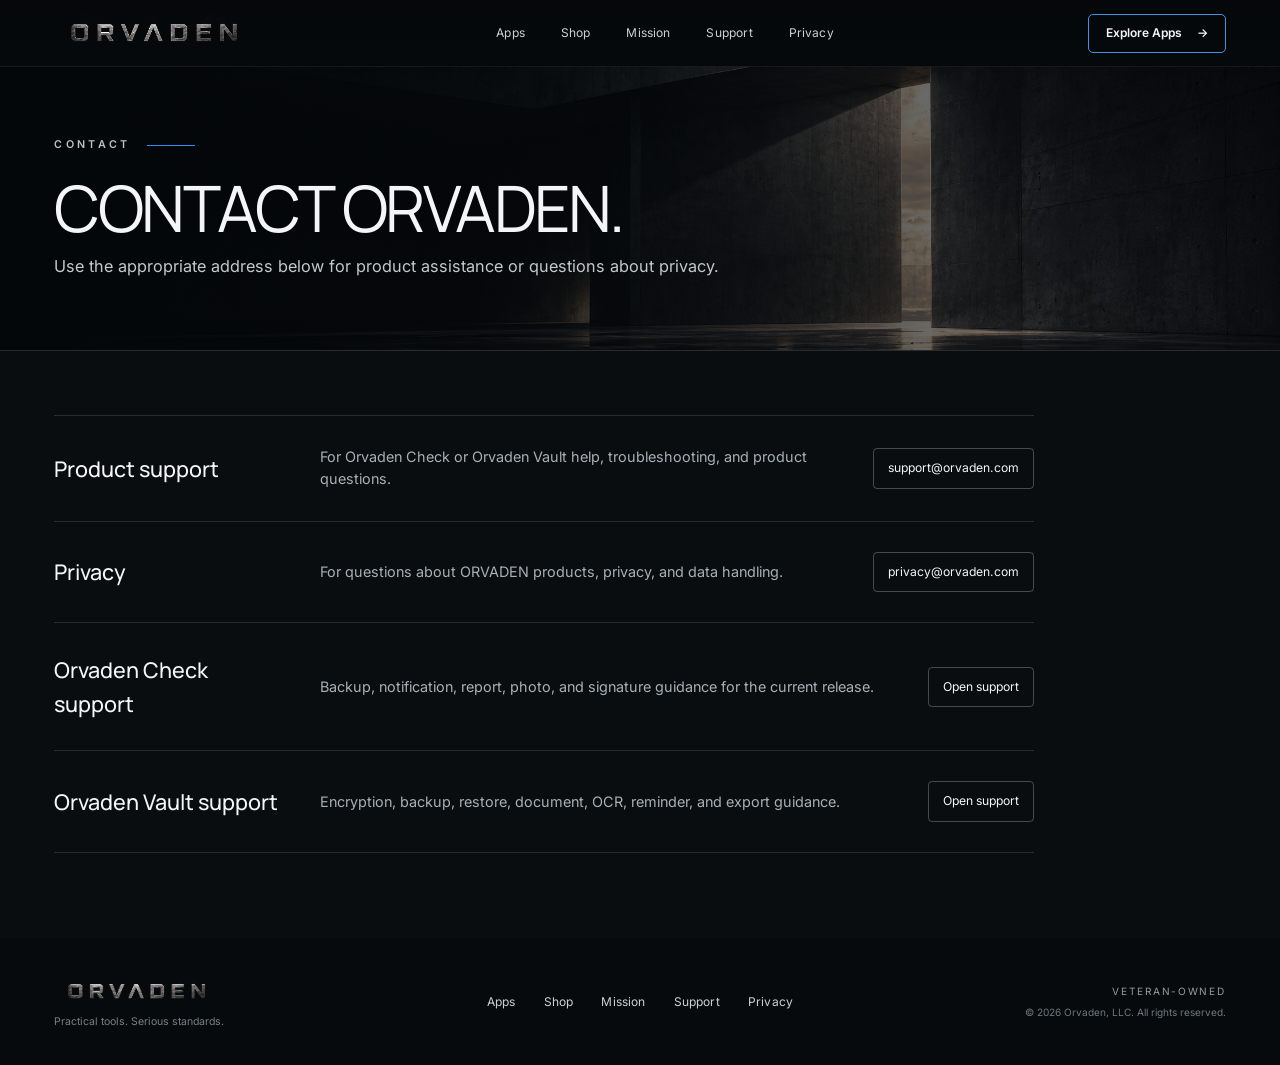
==== commit d812885b: "Add Collision compliance and update app showcase" ====
--- a/contact/index.html
+++ b/contact/index.html
@@ -16,7 +16,7 @@
     <div class="header-inner shell shell-wide">
       <a class="brand" href="../" aria-label="ORVADEN home"><img src="/assets/orvaden-wordmark-Bmb8qKEH.png" alt="ORVADEN" /></a>
       <button class="menu-toggle" type="button" aria-label="Open menu" aria-expanded="false" aria-controls="primary-nav" data-menu-toggle><span></span><span></span></button>
-      <nav id="primary-nav" class="primary-nav" aria-label="Primary" data-nav><a href="../#apps">Apps</a><a href="../shop/">Shop</a><a href="../#mission">Mission</a><a href="../support/">Support</a><a href="../privacy/">Privacy</a><a href="./">Contact</a></nav>
+      <nav id="primary-nav" class="primary-nav" aria-label="Primary" data-nav><a href="../#apps">Apps</a><a href="../shop/">Shop</a><a href="../#mission">Mission</a><a href="../support/">Support</a><a href="../privacy/">Privacy</a></nav>
       <a class="header-cta" href="../#apps">Explore Apps <span aria-hidden="true">→</span></a>
     </div>
   </header>
@@ -33,6 +33,6 @@
     </div>
   </main>
 
-  <footer class="site-footer"><div class="shell shell-wide footer-inner"><div class="footer-brand"><img src="/assets/orvaden-wordmark-Bmb8qKEH.png" alt="ORVADEN" /><p>Practical tools. Serious standards.</p></div><nav class="footer-nav" aria-label="Footer"><a href="../#apps">Apps</a><a href="../shop/">Shop</a><a href="../#mission">Mission</a><a href="../support/">Support</a><a href="../privacy/">Privacy</a><a href="./">Contact</a></nav><div class="footer-meta"><span>Veteran-owned</span><span>© 2026 Orvaden, LLC. All rights reserved.</span></div></div></footer>
+  <footer class="site-footer"><div class="shell shell-wide footer-inner"><div class="footer-brand"><img src="/assets/orvaden-wordmark-Bmb8qKEH.png" alt="ORVADEN" /><p>Practical tools. Serious standards.</p></div><nav class="footer-nav" aria-label="Footer"><a href="../#apps">Apps</a><a href="../shop/">Shop</a><a href="../#mission">Mission</a><a href="../support/">Support</a><a href="../privacy/">Privacy</a></nav><div class="footer-meta"><span>Veteran-owned</span><span>© 2026 Orvaden, LLC. All rights reserved.</span></div></div></footer>
 </body>
 </html>
--- a/assets/orvaden-home-v2-BZLkjqiY.css
+++ b/assets/orvaden-home-v2-BZLkjqiY.css
@@ -32,3 +32,137 @@
   .shop-lede{font-size:.94rem}
   .shop-standard-inner{min-height:0}
 }
+
+/* ORVADEN V6.4B — Horizontal app rail */
+.product-grid.product-rail{display:flex;grid-template-columns:none;overflow-x:auto;overflow-y:hidden;scroll-snap-type:x mandatory;scroll-padding-inline:0;overscroll-behavior-inline:contain;-webkit-overflow-scrolling:touch;padding-bottom:12px;scrollbar-width:thin;scrollbar-color:rgba(142,153,160,.36) transparent}
+.product-grid.product-rail::-webkit-scrollbar{height:4px}
+.product-grid.product-rail::-webkit-scrollbar-track{background:transparent}
+.product-grid.product-rail::-webkit-scrollbar-thumb{background:rgba(142,153,160,.34);border-radius:999px}
+.product-grid.product-rail .product{flex:0 0 clamp(320px,24vw,390px);min-width:320px;min-height:286px;scroll-snap-align:start}
+.product-grid.product-rail .product+.product{border-left:1px solid var(--line)}
+.product-rail-hint{margin:11px 0 0;color:#707a81;font-size:.68rem;letter-spacing:.035em;text-align:right}
+.product-rail-hint span{color:#78b5ff}
+@media(max-width:980px){.product-grid.product-rail{display:flex;grid-template-columns:none;border-top:0}.product-grid.product-rail .product{flex:0 0 315px;min-width:315px;min-height:300px;border-top:0!important}.product-grid.product-rail .product:nth-child(odd){border-left:1px solid var(--line)}.product-grid.product-rail .product:first-child{border-left:0}}
+@media(max-width:600px){.product-grid.product-rail{display:flex;margin-right:calc(var(--gutter) * -1);padding-right:var(--gutter);border-top:0}.product-grid.product-rail .product{flex:0 0 min(78vw,300px);min-width:260px;min-height:286px;padding:22px 20px;display:flex;flex-direction:column;align-items:center;text-align:center;gap:0;border-top:0!important}.product-grid.product-rail .product+.product{border-left:1px solid var(--line)!important}.product-grid.product-rail .product:first-child{border-left:0!important}.product-grid.product-rail .product-icon-frame{grid-row:auto;width:86px;margin:0 0 12px}.product-grid.product-rail .product h3{margin:0 0 7px}.product-grid.product-rail .product p{max-width:220px;padding-right:0;font-size:.74rem}.product-grid.product-rail .store-button,.product-grid.product-rail .coming-soon{grid-column:auto;grid-row:auto;margin-top:auto}.product-grid.product-rail .store-button{min-width:126px;min-height:41px;padding:5px 10px;font-size:.78rem}.product-grid.product-rail .coming-soon{min-width:0;text-align:center;font-size:.62rem}.product-rail-hint{text-align:left}}
+
+/* ORVADEN V6.4C — persistent app rail cue */
+.product-rail-hint{
+  position:relative;
+  margin:14px 0 0;
+  padding-top:18px;
+  color:#707a81;
+  font-size:.68rem;
+  letter-spacing:.035em;
+  text-align:right;
+}
+.product-rail-hint:before{
+  content:"";
+  position:absolute;
+  top:4px;
+  left:0;
+  right:0;
+  height:2px;
+  border-radius:999px;
+  background:rgba(197,205,211,.16);
+}
+.product-rail-hint:after{
+  content:"";
+  position:absolute;
+  top:3px;
+  left:0;
+  width:78%;
+  height:4px;
+  border-radius:999px;
+  background:linear-gradient(90deg,rgba(61,153,255,.68),rgba(122,190,255,.92));
+  box-shadow:0 0 10px rgba(45,143,255,.14);
+}
+.product-rail-hint span{
+  color:#78b5ff;
+}
+@media(max-width:600px){
+  .product-rail-hint{
+    text-align:left;
+  }
+  .product-rail-hint:after{
+    width:58%;
+  }
+}
+
+/* ORVADEN V6.4D — functional app scrollbar */
+.product-grid.product-rail{
+  scrollbar-width:none;
+}
+.product-grid.product-rail::-webkit-scrollbar{
+  display:none;
+}
+
+.product-rail-hint{
+  display:none !important;
+}
+
+.product-scroll-ui{
+  margin-top:14px;
+  display:grid;
+  grid-template-columns:minmax(0,1fr) auto;
+  align-items:center;
+  gap:18px;
+}
+
+.product-scrollbar{
+  position:relative;
+  height:18px;
+  display:flex;
+  align-items:center;
+  cursor:pointer;
+  touch-action:none;
+}
+
+.product-scrollbar:before{
+  content:"";
+  position:absolute;
+  left:0;
+  right:0;
+  height:2px;
+  background:rgba(197,205,211,.18);
+  border-radius:999px;
+}
+
+.product-scrollbar-thumb{
+  position:relative;
+  z-index:2;
+  height:5px;
+  min-width:70px;
+  border-radius:999px;
+  background:linear-gradient(
+    90deg,
+    rgba(55,145,255,.78),
+    rgba(117,188,255,.98)
+  );
+  box-shadow:0 0 12px rgba(45,143,255,.18);
+  will-change:transform,width;
+}
+
+.product-scrollbar:hover .product-scrollbar-thumb{
+  height:6px;
+}
+
+.product-scroll-label{
+  color:#778188;
+  font-size:.66rem;
+  letter-spacing:.05em;
+  white-space:nowrap;
+}
+
+.product-scroll-label span{
+  color:#78b5ff;
+}
+
+@media(max-width:600px){
+  .product-scroll-ui{
+    gap:12px;
+  }
+
+  .product-scroll-label{
+    font-size:.60rem;
+  }
+}
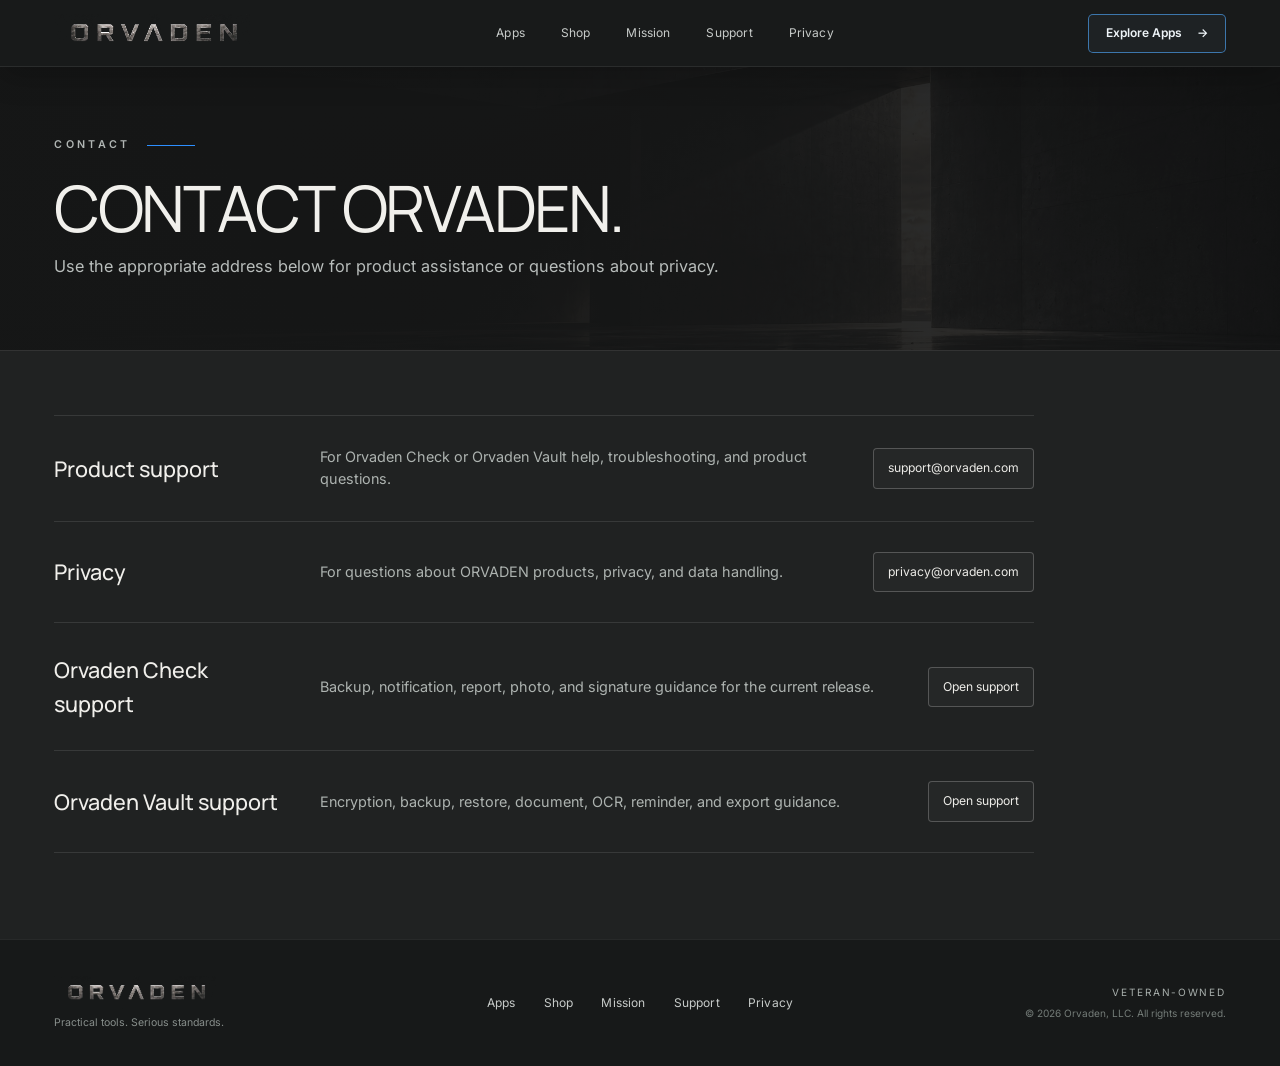
==== commit ed714349: "Launch ORVADEN V7 dark stone design" ====
--- a/contact/index.html
+++ b/contact/index.html
@@ -3,13 +3,13 @@
 <head>
   <meta charset="utf-8" />
   <meta name="viewport" content="width=device-width, initial-scale=1" />
-  <meta name="theme-color" content="#080b0d" />
+  <meta name="theme-color" content="#1d1f1f" />
   <title>Contact | ORVADEN</title>
   <link rel="preconnect" href="https://fonts.googleapis.com" />
   <link rel="preconnect" href="https://fonts.gstatic.com" crossorigin />
   <link href="https://fonts.googleapis.com/css2?family=Inter:wght@400;500;600&family=Manrope:wght@400;500;600&display=swap" rel="stylesheet" />
   <script type="module" crossorigin src="/assets/orvaden-home-v2-PWGoKuea.js"></script>
-  <link rel="stylesheet" crossorigin href="/assets/orvaden-home-v2-BZLkjqiY.css">
+  <link rel="stylesheet" crossorigin href="/assets/orvaden-home-v2-v7stone.css">
 </head>
 <body>
   <header class="site-header" data-header>
--- a/assets/orvaden-home-v2-v7stone.css
+++ b/assets/orvaden-home-v2-v7stone.css
@@ -0,0 +1,1114 @@
+:root{--ink: #070a0c;--ink-2: #0a0e11;--paper: #f3f5f6;--muted: #a8b0b6;--muted-2: #727b82;--line: rgba(224, 232, 237, .14);--line-soft: rgba(224, 232, 237, .08);--blue: #2d8fff;--frame: 1920px;--shell: 1280px;--gutter: clamp(26px, 4.25vw, 72px);--display: "Manrope", "Helvetica Neue", Arial, sans-serif;--body: "Inter", -apple-system, BlinkMacSystemFont, "Segoe UI", sans-serif;--editorial: "Iowan Old Style", "Baskerville", "Times New Roman", serif}*{box-sizing:border-box}html{scroll-behavior:smooth;background:var(--ink)}body{margin:0;min-width:320px;overflow-x:hidden;background:var(--ink);color:var(--paper);font-family:var(--body);font-size:16px;line-height:1.55;-webkit-font-smoothing:antialiased;text-rendering:optimizeLegibility}body.menu-open{overflow:hidden}img{display:block;max-width:100%}a{color:inherit;text-decoration:none}button,a{-webkit-tap-highlight-color:transparent}.frame{width:100%;max-width:var(--frame);margin-inline:auto;padding-inline:var(--gutter)}.skip-link{position:fixed;left:18px;top:-90px;z-index:100;padding:11px 15px;background:#fff;color:#000;font-weight:600}.skip-link:focus{top:18px}.site-header{position:absolute;inset:0 0 auto;z-index:40;border-bottom:1px solid rgba(230,237,241,.075);background:linear-gradient(180deg,#040709d6,#040709a8);transition:background .2s ease,border-color .2s ease}.site-header.scrolled{position:fixed;background:#05080af5;border-color:#e6edf121;backdrop-filter:blur(14px);-webkit-backdrop-filter:blur(14px)}.header-inner{height:66px;display:grid;grid-template-columns:240px 1fr 190px;align-items:center;gap:28px}.brand{width:196px;height:38px;overflow:hidden;display:flex;align-items:center}.brand img,.footer-brand img{width:100%;height:100%;object-fit:cover;object-position:center;filter:brightness(1.25) contrast(1.08)}.primary-nav{display:flex;justify-content:center;align-items:center;gap:clamp(25px,2.8vw,48px)}.primary-nav a,.footer-nav a{color:#cbd1d5;font-size:.75rem;letter-spacing:.015em;transition:color .18s ease}.primary-nav a:hover,.primary-nav a:focus-visible,.footer-nav a:hover,.footer-nav a:focus-visible{color:#fff}.header-cta{justify-self:end;display:inline-flex;min-height:39px;align-items:center;gap:15px;padding:0 17px;border:1px solid rgba(74,161,255,.9);border-radius:5px;color:#f4f6f7;font-size:.75rem;font-weight:600;transition:background .18s ease,border-color .18s ease}.header-cta:hover,.header-cta:focus-visible{background:#2d8fff17;border-color:#79b9ff}.menu-toggle{display:none}.hero{position:relative;height:clamp(520px,43vw,700px);min-height:520px;overflow:hidden;border-bottom:1px solid var(--line)}.hero-backdrop{position:absolute;inset:0;background:linear-gradient(90deg,#030608eb,#030608b8 31%,#03060824 59%,#03060836 77%,#03060875),linear-gradient(180deg,#03050705 56%,#0305073b 77%,#03050794),url(/assets/hero-concrete-Dlggpe9p.jpg) center center / cover no-repeat;transform:scale(1.008)}.hero-backdrop:after{content:"";position:absolute;inset:0;background:radial-gradient(circle at 68% 38%,transparent 0 18%,rgba(2,4,5,.06) 52%,rgba(2,4,5,.3) 100%),linear-gradient(180deg,transparent 70%,rgba(2,4,5,.38))}.hero-grid{position:relative;z-index:2;height:100%;padding-top:66px;display:grid;grid-template-columns:minmax(390px,.82fr) minmax(460px,1.18fr);align-items:center}.hero-copy{position:relative;z-index:2;max-width:590px;padding-block:42px 32px;color:#f6f7f8;text-shadow:0 2px 18px rgba(0,0,0,.55)}.eyebrow{margin:0 0 22px;display:flex;align-items:center;gap:16px;color:#bbc2c7;font-size:.67rem;font-weight:600;letter-spacing:.31em;text-transform:uppercase}.eyebrow:after{content:"";width:48px;height:1px;background:var(--blue)}.hero h1,.mission h2,.foundation h2{font-family:var(--display);text-transform:uppercase}.hero h1{margin:0 0 19px;font-size:clamp(3.05rem,4.4vw,4.8rem);font-weight:300;letter-spacing:-.047em;line-height:.98}.hero h1 span,.hero h1 strong{display:block}.hero h1 strong{font-weight:600}.hero-lede{max-width:540px;margin:0;color:#c5cacf;font-size:clamp(.98rem,1.18vw,1.12rem);line-height:1.52}.hero-actions{display:flex;flex-wrap:wrap;gap:14px;margin-top:28px}.button{min-width:164px;min-height:44px;padding-inline:20px;display:inline-flex;align-items:center;justify-content:center;gap:17px;border:1px solid transparent;border-radius:4px;font-size:.76rem;font-weight:600;transition:transform .18s ease,background .18s ease,border-color .18s ease}.button:hover,.button:focus-visible{transform:translateY(-1px)}.button-primary{color:#080b0d;background:#f2f4f5}.button-primary:hover,.button-primary:focus-visible{background:#fff}.button-secondary{border-color:#dbe4e970;background:#070b0e2e}.button-secondary:hover,.button-secondary:focus-visible{border-color:#f0f5f7ba;background:#ffffff0d}.hero-lockup{width:min(35vw,550px);justify-self:center;display:grid;justify-items:center;gap:8px;transform:translate(2vw,3%)}.hero-lockup .hero-forged-o{width:76%;opacity:.95;filter:brightness(1.02) contrast(1.13) drop-shadow(0 13px 16px rgba(0,0,0,.62))}.hero-divider{width:36%;height:8px;display:flex;justify-content:space-between;align-items:center}.hero-divider i{display:block;width:31%;height:2px;background:linear-gradient(90deg,#676a6abd,#e0ded7eb,#606262b8);box-shadow:0 1px 2px #000000d1,0 0 5px #ece8dd29}.hero-lockup .hero-wordmark{width:87%;height:auto;opacity:.94;filter:brightness(1.16) contrast(1.1) drop-shadow(0 7px 10px rgba(0,0,0,.72))}.concrete-etch{position:absolute;top:28%;right:var(--gutter);width:clamp(205px,13vw,245px);margin:0;padding:13px 0 13px 19px;border-left:1px solid rgba(61,154,255,.9);color:#dee2e4b3;text-shadow:0 1px 1px rgba(0,0,0,.95),0 3px 12px rgba(0,0,0,.9);font-size:clamp(.67rem,.69vw,.78rem);font-weight:600;letter-spacing:.28em;line-height:1.72;text-transform:uppercase}.concrete-etch span{display:block;white-space:nowrap}.apps{background:radial-gradient(circle at 50% -30%,rgba(42,82,108,.08),transparent 48%),#080c0f;border-bottom:1px solid var(--line)}.apps-inner{padding-block:clamp(42px,4.1vw,60px) clamp(38px,3.8vw,54px)}.section-heading{margin-bottom:27px}.section-heading .eyebrow{margin-bottom:15px}.section-heading h2{margin:0 0 6px;font-family:var(--editorial);font-size:clamp(2.65rem,3.7vw,4.05rem);font-weight:400;letter-spacing:-.033em;line-height:1.02}.section-heading>p:last-child{margin:0;color:var(--muted);font-size:.98rem}.product-grid{display:grid;grid-template-columns:repeat(4,minmax(0,1fr))}.product{min-height:286px;padding:3px clamp(16px,2vw,32px) 1px;display:flex;flex-direction:column;align-items:center;text-align:center}.product+.product{border-left:1px solid var(--line)}.product-icon-frame{width:clamp(96px,7vw,116px);aspect-ratio:1;margin-bottom:11px;overflow:hidden;display:grid;place-items:center;background:#0c1013;border-radius:24%;box-shadow:0 18px 30px #00000059}.product-icon{display:block;width:100%;height:100%;object-fit:cover;object-position:50% 50%}.product h3{margin:0 0 7px;font-family:var(--display);font-size:1.02rem;font-weight:600;letter-spacing:-.015em}.product p{max-width:205px;margin:0;color:#aab2b8;font-size:.79rem;line-height:1.48}.store-button,.coming-soon{margin-top:auto}.store-button{min-width:126px;min-height:41px;padding:5px 10px;display:inline-flex;align-items:center;justify-content:center;gap:0;border:1px solid rgba(235,240,243,.5);border-radius:5px;background:#030506;font-size:.88rem;font-weight:600;line-height:1;transition:border-color .18s ease,background .18s ease}.store-button:hover,.store-button:focus-visible{border-color:#fff;background:#080b0d}.store-button small{display:block;margin-bottom:2px;text-align:center;font-size:.43rem;font-weight:400}.coming-soon{position:relative;padding-top:13px;color:#9ca5ac;font-size:.68rem;letter-spacing:.04em}.coming-soon:before{content:"";position:absolute;top:0;left:50%;width:26px;height:1px;background:#2d8fffc7;transform:translate(-50%)}.mission{background:linear-gradient(90deg,#080c0ffc,#0b1014f5),radial-gradient(circle at 70% 50%,rgba(45,143,255,.08),transparent 38%);border-bottom:1px solid var(--line)}.mission-layout{min-height:210px;padding-block:36px;display:grid;grid-template-columns:minmax(360px,.82fr) minmax(430px,1.18fr);align-items:center}.mission-heading{padding-right:clamp(34px,4vw,68px)}.mission-heading .eyebrow{margin-bottom:16px}.mission h2{margin:0;font-size:clamp(2rem,3vw,3.15rem);font-weight:400;letter-spacing:.045em;line-height:1.12}.mission-copy{min-height:112px;padding-inline:clamp(30px,3.5vw,58px);display:flex;align-items:center;border-left:1px solid rgba(230,237,241,.27);border-right:0}.mission-copy p{max-width:670px;margin:0;color:#c6ccd0;font-size:clamp(.98rem,1.22vw,1.16rem);line-height:1.55}.foundation{position:relative;min-height:clamp(270px,26vw,360px);overflow:hidden;border-bottom:1px solid var(--line)}.foundation-backdrop{position:absolute;inset:0;background:linear-gradient(90deg,#040709f2 0%,#040709bd 40%,#04070957 72%,#04070962 100%),linear-gradient(180deg,#04070922,#04070954),url(/assets/flag-subdued-v65a.jpg) center 50% / cover no-repeat;transform:scale(1.006)}.foundation-inner{position:relative;z-index:1;min-height:inherit;display:flex;align-items:center;padding-block:45px}.foundation-copy{max-width:760px}.foundation-copy .eyebrow{margin-bottom:17px}.foundation h2{margin:0 0 12px;font-size:clamp(2rem,3.3vw,3.25rem);font-weight:400;letter-spacing:.015em;line-height:1.12}.foundation-copy>p:last-child{max-width:560px;margin:0;color:#c3c9cd;font-size:.94rem}.site-footer{background:#070a0c}.footer-inner{min-height:126px;display:grid;grid-template-columns:1fr auto 1fr;align-items:center;gap:38px}.footer-brand{overflow:hidden}.footer-brand img{width:162px;height:34px}.footer-brand p{margin:5px 0 0;color:#778087;font-size:.66rem}.footer-nav{display:flex;gap:28px}.footer-meta{justify-self:end;display:flex;flex-direction:column;gap:5px;color:#6f787e;text-align:right;font-size:.63rem}.footer-meta span:first-child{color:#939ca3;letter-spacing:.17em;text-transform:uppercase}.page-main{min-height:72vh;padding-top:66px;background:#090d10}.page-hero{position:relative;min-height:285px;overflow:hidden;display:flex;align-items:center;border-bottom:1px solid var(--line)}.page-hero:before{content:"";position:absolute;inset:0;background:linear-gradient(90deg,#040709f7,#040709c7 55%,#0407094d),url(/assets/hero-concrete-Dlggpe9p.jpg) center 43% / cover no-repeat}.page-hero .frame,.page-hero .shell{position:relative;z-index:1;padding-block:52px}.shell{width:100%;max-width:var(--shell);margin-inline:auto;padding-inline:var(--gutter)}.shell-wide{max-width:var(--frame)}.page-hero h1{margin:0 0 14px;font-family:var(--display);font-size:clamp(2.8rem,5vw,4.5rem);font-weight:400;letter-spacing:-.04em;line-height:1;text-transform:uppercase}.page-hero p:not(.eyebrow){max-width:760px;margin:0;color:#c3c9cd;font-size:1.02rem}.page-content{padding-block:64px 86px}.prose{max-width:900px}.prose .effective{margin:0 0 44px;color:var(--muted-2);font-size:.82rem}.prose section{margin:0 0 34px;padding:0 0 34px;border-bottom:1px solid var(--line-soft)}.prose section:last-child{margin-bottom:0;border-bottom:0}.prose h2{margin:0 0 13px;font-family:var(--display);font-size:1.55rem;font-weight:500;letter-spacing:-.02em}.prose p,.prose li{color:#b6bdc2;font-size:.95rem;line-height:1.72}.prose p{margin:0 0 12px}.prose ul,.prose ol{margin:10px 0 0;padding-left:22px}.prose a{color:#e8edf0;border-bottom:1px solid rgba(45,143,255,.72)}.prose strong{color:#e4e9ec}.contact-grid{max-width:980px;border-top:1px solid var(--line)}.contact-row{padding:30px 0;display:grid;grid-template-columns:230px 1fr auto;gap:36px;align-items:center;border-bottom:1px solid var(--line)}.contact-row h2{margin:0;font-family:var(--display);font-size:1.35rem;font-weight:500}.contact-row p{margin:0;color:var(--muted);font-size:.9rem}.contact-link{padding:10px 14px;border:1px solid rgba(255,255,255,.25);border-radius:4px;font-size:.76rem;white-space:nowrap}.contact-link:hover,.contact-link:focus-visible{border-color:#ffffff85;background:#ffffff0a}.support-grid{max-width:980px;border-top:1px solid var(--line)}.support-product{padding:30px 0;display:grid;grid-template-columns:78px 220px 1fr auto;gap:28px;align-items:center;border-bottom:1px solid var(--line)}.support-product img{width:70px;aspect-ratio:1;border-radius:20%}.support-product h2{margin:0;font-family:var(--display);font-size:1.35rem;font-weight:500}.support-product p{margin:0;color:var(--muted);font-size:.9rem}@media(max-width:1240px){.header-inner{grid-template-columns:205px 1fr 175px}.brand{width:175px}.primary-nav{gap:24px}.hero-grid{grid-template-columns:.88fr 1.12fr}.hero-lockup{transform:translate(2vw,3%)}.concrete-etch{right:var(--gutter);width:156px}}@media(max-width:980px){.site-header{position:fixed;background:#05080af0}.header-inner{height:64px;grid-template-columns:1fr auto}.brand{width:160px;height:34px}.header-cta{display:none}.menu-toggle{width:42px;height:42px;padding:9px;display:inline-flex;flex-direction:column;justify-content:center;gap:7px;border:0;background:transparent}.menu-toggle span{display:block;width:24px;height:1.5px;background:#fff;transition:transform .2s ease}.menu-toggle[aria-expanded=true] span:first-child{transform:translateY(4.2px) rotate(45deg)}.menu-toggle[aria-expanded=true] span:last-child{transform:translateY(-4.2px) rotate(-45deg)}.primary-nav{position:fixed;inset:64px 0 auto;padding:14px var(--gutter) 24px;display:grid;gap:0;background:#05080afb;border-bottom:1px solid var(--line);opacity:0;pointer-events:none;transform:translateY(-115%);transition:opacity .2s ease,transform .2s ease}.primary-nav.open{opacity:1;pointer-events:auto;transform:translateY(0)}.primary-nav a{padding:14px 0;border-bottom:1px solid var(--line-soft);font-size:.92rem}.hero{height:auto;min-height:790px}.hero-grid{min-height:790px;padding-top:64px;grid-template-columns:1fr;align-content:center}.hero-copy{max-width:640px;padding:68px 0 10px}.hero h1{font-size:clamp(3.15rem,9.5vw,4.7rem)}.hero-lockup{width:min(70vw,500px);margin:12px auto 45px;transform:none}.concrete-etch{display:none}.hero-backdrop{background-position:58% center}.hero-backdrop:before{content:"";position:absolute;inset:0;background:linear-gradient(180deg,#03060826,#030608ad)}.product-grid{grid-template-columns:repeat(2,minmax(0,1fr));border-top:1px solid var(--line)}.product{min-height:300px;padding:26px}.product:nth-child(odd){border-left:0}.product:nth-child(n+3){border-top:1px solid var(--line)}.mission-layout{grid-template-columns:1fr;gap:28px;padding-block:44px}.mission-heading{padding-right:0}.mission-copy{min-height:0;padding:28px 0 0;border:0;border-top:1px solid rgba(230,237,241,.22)}.foundation-backdrop{background-position:58% center}.footer-inner{padding-block:38px;grid-template-columns:1fr;gap:22px;text-align:left}.footer-nav{flex-wrap:wrap}.footer-meta{justify-self:start;text-align:left}.contact-row{grid-template-columns:1fr;gap:10px}.support-product{grid-template-columns:70px 1fr auto;gap:12px 20px}.support-product img{grid-row:1 / 3}.support-product p{grid-column:2 / 4}.contact-link{justify-self:start;margin-top:4px}}@media(max-width:600px){:root{--gutter: 20px}.hero,.hero-grid{min-height:750px}.hero-copy{padding-top:86px}.eyebrow{margin-bottom:18px;font-size:.61rem}.hero h1{font-size:clamp(2.85rem,13vw,4rem)}.hero-lede{font-size:.94rem}.hero-actions{display:grid;grid-template-columns:1fr}.button{width:100%}.hero-lockup{width:min(86vw,410px);margin:22px auto 38px}.apps-inner{padding-block:42px 36px}.section-heading{margin-bottom:27px}.section-heading h2{font-size:2.45rem}.section-heading>p:last-child{font-size:.9rem}.product-grid{display:block;border-top:1px solid var(--line)}.product{min-height:0;padding:20px 0;display:grid;grid-template-columns:78px minmax(0,1fr) auto;grid-template-rows:auto auto;gap:3px 15px;text-align:left;border-left:0!important;border-top:1px solid var(--line)!important}.product:first-child{border-top:0!important}.product-icon-frame{grid-row:1 / 3;width:78px;margin:0}.product h3{margin:0;font-size:.98rem}.product p{max-width:none;padding-right:4px;font-size:.72rem}.store-button,.coming-soon{grid-column:3;grid-row:1 / 3;margin:0}.store-button{min-width:92px;min-height:38px;padding-inline:7px;font-size:.72rem}.store-button small{font-size:.39rem}.coming-soon{min-width:76px;padding-top:11px;text-align:center;font-size:.58rem}.mission h2{font-size:2.2rem}.mission-copy p{font-size:.96rem}.foundation{min-height:315px}.foundation-backdrop{background:linear-gradient(90deg,#040709f5,#0407098a),linear-gradient(180deg,#0407091a,#04070980),url(/assets/flag-subdued-v65a.jpg) 48% center / cover no-repeat}.foundation h2{font-size:2rem}.foundation-copy>p:last-child{font-size:.88rem}.footer-nav{gap:18px}.support-product{grid-template-columns:62px 1fr}.support-product img{width:60px}.support-product p,.support-product .contact-link{grid-column:2}.page-hero{min-height:250px}.page-hero h1{font-size:2.7rem}.page-content{padding-block:46px 68px}}@media(prefers-reduced-motion:reduce){html{scroll-behavior:auto}*,*:before,*:after{animation-duration:.001ms!important;animation-iteration-count:1!important;transition-duration:.001ms!important}}
+
+/* ORVADEN V6.2 — Shop page */
+.primary-nav a[aria-current="page"]{color:#fff}
+.shop-page{background:#070a0c}
+.shop-hero{position:relative;min-height:clamp(560px,62vh,760px);overflow:hidden;display:flex;align-items:center;border-bottom:1px solid var(--line)}
+.shop-backdrop{position:absolute;inset:0;background:
+linear-gradient(90deg,#030608f2 0%,#030608d8 39%,#0306086f 68%,#0306089c 100%),
+linear-gradient(180deg,#03050716 45%,#030507b5 100%),
+url(/assets/hero-concrete-Dlggpe9p.jpg) 64% center / cover no-repeat;
+transform:scale(1.01)}
+.shop-hero-inner{position:relative;z-index:1;padding-top:66px}
+.shop-hero .eyebrow{margin-bottom:20px}
+.shop-hero h1{max-width:850px;margin:0;font-family:var(--display);font-size:clamp(3.2rem,6vw,6.5rem);font-weight:300;letter-spacing:-.055em;line-height:.94;text-transform:uppercase}
+.shop-lede{max-width:650px;margin:26px 0 0;color:#c3c9cd;font-size:clamp(1rem,1.25vw,1.15rem);line-height:1.65}
+.shop-rule{width:68px;height:1px;margin-top:30px;background:var(--blue)}
+.shop-note{margin:14px 0 0;color:#899299;font-size:.76rem;letter-spacing:.04em}
+.shop-standard{background:linear-gradient(90deg,#080c0f,#0b1014);border-bottom:1px solid var(--line)}
+.shop-standard-inner{min-height:270px;padding-block:48px;display:grid;grid-template-columns:minmax(380px,.9fr) minmax(440px,1.1fr);gap:clamp(46px,7vw,110px);align-items:center}
+.shop-standard .eyebrow{margin-bottom:16px}
+.shop-standard h2{margin:0;font-family:var(--display);font-size:clamp(2rem,3.25vw,3.4rem);font-weight:400;letter-spacing:.02em;line-height:1.1;text-transform:uppercase}
+.shop-standard-inner>p{max-width:690px;margin:0;color:#b8c0c5;font-size:1rem;line-height:1.72}
+
+@media(max-width:980px){
+  .shop-hero{min-height:650px}
+  .shop-hero-inner{padding-top:64px}
+  .shop-standard-inner{grid-template-columns:1fr;gap:26px;padding-block:44px}
+}
+@media(max-width:600px){
+  .shop-hero{min-height:610px}
+  .shop-hero h1{font-size:clamp(2.7rem,13vw,4rem)}
+  .shop-lede{font-size:.94rem}
+  .shop-standard-inner{min-height:0}
+}
+
+/* ORVADEN V6.4B — Horizontal app rail */
+.product-grid.product-rail{display:flex;grid-template-columns:none;overflow-x:auto;overflow-y:hidden;scroll-snap-type:x mandatory;scroll-padding-inline:0;overscroll-behavior-inline:contain;-webkit-overflow-scrolling:touch;padding-bottom:12px;scrollbar-width:thin;scrollbar-color:rgba(142,153,160,.36) transparent}
+.product-grid.product-rail::-webkit-scrollbar{height:4px}
+.product-grid.product-rail::-webkit-scrollbar-track{background:transparent}
+.product-grid.product-rail::-webkit-scrollbar-thumb{background:rgba(142,153,160,.34);border-radius:999px}
+.product-grid.product-rail .product{flex:0 0 clamp(320px,24vw,390px);min-width:320px;min-height:286px;scroll-snap-align:start}
+.product-grid.product-rail .product+.product{border-left:1px solid var(--line)}
+.product-rail-hint{margin:11px 0 0;color:#707a81;font-size:.68rem;letter-spacing:.035em;text-align:right}
+.product-rail-hint span{color:#78b5ff}
+@media(max-width:980px){.product-grid.product-rail{display:flex;grid-template-columns:none;border-top:0}.product-grid.product-rail .product{flex:0 0 315px;min-width:315px;min-height:300px;border-top:0!important}.product-grid.product-rail .product:nth-child(odd){border-left:1px solid var(--line)}.product-grid.product-rail .product:first-child{border-left:0}}
+@media(max-width:600px){.product-grid.product-rail{display:flex;margin-right:calc(var(--gutter) * -1);padding-right:var(--gutter);border-top:0}.product-grid.product-rail .product{flex:0 0 min(78vw,300px);min-width:260px;min-height:286px;padding:22px 20px;display:flex;flex-direction:column;align-items:center;text-align:center;gap:0;border-top:0!important}.product-grid.product-rail .product+.product{border-left:1px solid var(--line)!important}.product-grid.product-rail .product:first-child{border-left:0!important}.product-grid.product-rail .product-icon-frame{grid-row:auto;width:86px;margin:0 0 12px}.product-grid.product-rail .product h3{margin:0 0 7px}.product-grid.product-rail .product p{max-width:220px;padding-right:0;font-size:.74rem}.product-grid.product-rail .store-button,.product-grid.product-rail .coming-soon{grid-column:auto;grid-row:auto;margin-top:auto}.product-grid.product-rail .store-button{min-width:126px;min-height:41px;padding:5px 10px;font-size:.78rem}.product-grid.product-rail .coming-soon{min-width:0;text-align:center;font-size:.62rem}.product-rail-hint{text-align:left}}
+
+/* ORVADEN V6.4C — persistent app rail cue */
+.product-rail-hint{
+  position:relative;
+  margin:14px 0 0;
+  padding-top:18px;
+  color:#707a81;
+  font-size:.68rem;
+  letter-spacing:.035em;
+  text-align:right;
+}
+.product-rail-hint:before{
+  content:"";
+  position:absolute;
+  top:4px;
+  left:0;
+  right:0;
+  height:2px;
+  border-radius:999px;
+  background:rgba(197,205,211,.16);
+}
+.product-rail-hint:after{
+  content:"";
+  position:absolute;
+  top:3px;
+  left:0;
+  width:78%;
+  height:4px;
+  border-radius:999px;
+  background:linear-gradient(90deg,rgba(61,153,255,.68),rgba(122,190,255,.92));
+  box-shadow:0 0 10px rgba(45,143,255,.14);
+}
+.product-rail-hint span{
+  color:#78b5ff;
+}
+@media(max-width:600px){
+  .product-rail-hint{
+    text-align:left;
+  }
+  .product-rail-hint:after{
+    width:58%;
+  }
+}
+
+/* ORVADEN V6.4D — functional app scrollbar */
+.product-grid.product-rail{
+  scrollbar-width:none;
+}
+.product-grid.product-rail::-webkit-scrollbar{
+  display:none;
+}
+
+.product-rail-hint{
+  display:none !important;
+}
+
+.product-scroll-ui{
+  margin-top:14px;
+  display:grid;
+  grid-template-columns:minmax(0,1fr) auto;
+  align-items:center;
+  gap:18px;
+}
+
+.product-scrollbar{
+  position:relative;
+  height:18px;
+  display:flex;
+  align-items:center;
+  cursor:pointer;
+  touch-action:none;
+}
+
+.product-scrollbar:before{
+  content:"";
+  position:absolute;
+  left:0;
+  right:0;
+  height:2px;
+  background:rgba(197,205,211,.18);
+  border-radius:999px;
+}
+
+.product-scrollbar-thumb{
+  position:relative;
+  z-index:2;
+  height:5px;
+  min-width:70px;
+  border-radius:999px;
+  background:linear-gradient(
+    90deg,
+    rgba(55,145,255,.78),
+    rgba(117,188,255,.98)
+  );
+  box-shadow:0 0 12px rgba(45,143,255,.18);
+  will-change:transform,width;
+}
+
+.product-scrollbar:hover .product-scrollbar-thumb{
+  height:6px;
+}
+
+.product-scroll-label{
+  color:#778188;
+  font-size:.66rem;
+  letter-spacing:.05em;
+  white-space:nowrap;
+}
+
+.product-scroll-label span{
+  color:#78b5ff;
+}
+
+@media(max-width:600px){
+  .product-scroll-ui{
+    gap:12px;
+  }
+
+  .product-scroll-label{
+    font-size:.60rem;
+  }
+}
+
+/* ORVADEN V7 HERO PREVIEW - tech precision workshop */
+.hero{
+  height:clamp(560px,45vw,720px);
+  min-height:560px;
+}
+.hero-backdrop{
+  background:
+    linear-gradient(90deg,
+      rgba(247,248,247,.98) 0%,
+      rgba(247,248,247,.96) 23%,
+      rgba(247,248,247,.88) 33%,
+      rgba(247,248,247,.28) 43%,
+      rgba(247,248,247,0) 56%),
+    url(/assets/hero-dark-stone-lab-v7-final.jpg) center center / cover no-repeat;
+  transform:scale(1.004);
+}
+.hero-backdrop:after{
+  background:
+    linear-gradient(180deg,rgba(255,255,255,.02) 58%,rgba(4,7,9,.18) 100%);
+}
+.hero-copy{
+  max-width:650px;
+  color:#11161a;
+  text-shadow:none;
+}
+.hero-copy .eyebrow{
+  color:#30383d;
+}
+.hero h1{
+  color:#101519;
+  font-size:clamp(3.15rem,4.6vw,5rem);
+}
+.hero-lede{
+  max-width:620px;
+  color:#30383d;
+}
+.hero .button-primary{
+  color:#fff;
+  background:#087df2;
+  border-color:#087df2;
+  box-shadow:0 8px 24px rgba(8,125,242,.18);
+}
+.hero .button-primary:hover,
+.hero .button-primary:focus-visible{
+  background:#1789f7;
+  border-color:#1789f7;
+}
+.hero .button-secondary{
+  color:#11161a;
+  background:rgba(255,255,255,.52);
+  border-color:rgba(17,22,26,.58);
+  backdrop-filter:blur(6px);
+  -webkit-backdrop-filter:blur(6px);
+}
+.hero .button-secondary:hover,
+.hero .button-secondary:focus-visible{
+  border-color:#11161a;
+  background:rgba(255,255,255,.72);
+}
+.hero-lockup,
+.concrete-etch{
+  display:none;
+}
+.hero-grid{
+  grid-template-columns:minmax(460px,.78fr) minmax(520px,1.22fr);
+}
+@media(max-width:1240px){
+  .hero-grid{
+    grid-template-columns:minmax(420px,.86fr) minmax(440px,1.14fr);
+  }
+}
+@media(max-width:980px){
+  .hero,
+  .hero-grid{
+    min-height:760px;
+  }
+  .hero-backdrop{
+    background:
+      linear-gradient(180deg,
+        rgba(247,248,247,.98) 0%,
+        rgba(247,248,247,.95) 44%,
+        rgba(247,248,247,.68) 61%,
+        rgba(6,9,11,.25) 100%),
+      url(/assets/hero-dark-stone-lab-v7-final.jpg) 64% center / cover no-repeat;
+  }
+  .hero-backdrop:before{
+    background:none;
+  }
+  .hero-grid{
+    grid-template-columns:1fr;
+    align-content:start;
+  }
+  .hero-copy{
+    max-width:670px;
+    padding-top:110px;
+  }
+}
+@media(max-width:600px){
+  .hero,
+  .hero-grid{
+    min-height:720px;
+  }
+  .hero-copy{
+    padding-top:102px;
+  }
+  .hero h1{
+    font-size:clamp(2.75rem,12vw,3.8rem);
+  }
+  .hero-lede{
+    color:#333b40;
+  }
+}
+
+/* ORVADEN V7 LIGHT THEME PREVIEW */
+body{
+  background:#f3f1ec;
+  color:#171b1f;
+}
+
+/* Header / navigation */
+.site-header{
+  border-bottom:1px solid rgba(18,24,28,.12);
+  background:rgba(247,246,242,.94);
+  box-shadow:0 1px 0 rgba(255,255,255,.55);
+}
+.site-header.scrolled{
+  background:rgba(247,246,242,.96);
+  border-color:rgba(18,24,28,.14);
+  box-shadow:0 10px 32px rgba(24,29,33,.08);
+}
+.brand img,
+.footer-brand img{
+  filter:brightness(.23) contrast(1.18);
+}
+.primary-nav a,
+.footer-nav a{
+  color:#4e565c;
+}
+.primary-nav a:hover,
+.primary-nav a:focus-visible,
+.footer-nav a:hover,
+.footer-nav a:focus-visible{
+  color:#11161a;
+}
+.header-cta{
+  color:#0f67bf;
+  border-color:rgba(8,125,242,.62);
+  background:rgba(255,255,255,.42);
+}
+.header-cta:hover,
+.header-cta:focus-visible{
+  color:#fff;
+  background:#087df2;
+  border-color:#087df2;
+}
+.menu-toggle span{background:#11161a}
+
+/* Homepage apps */
+.apps{
+  background:
+    radial-gradient(circle at 52% -28%,rgba(67,125,166,.09),transparent 47%),
+    linear-gradient(180deg,#f7f6f2 0%,#f1efe9 100%);
+  border-bottom:1px solid rgba(18,24,28,.13);
+  color:#171b1f;
+}
+.apps .eyebrow,
+.section-heading .eyebrow{
+  color:#596168;
+}
+.section-heading h2{
+  color:#151a1e;
+}
+.section-heading>p:last-child{
+  color:#687077;
+}
+.product+.product{
+  border-left-color:rgba(18,24,28,.14);
+}
+.product h3{
+  color:#171b1f;
+}
+.product p{
+  color:#656d73;
+}
+.product-icon-frame{
+  background:#11161a;
+  box-shadow:0 16px 30px rgba(26,31,35,.14);
+}
+.store-button{
+  color:#171b1f;
+  border-color:rgba(17,22,26,.40);
+  background:rgba(255,255,255,.62);
+  box-shadow:0 6px 16px rgba(27,32,36,.05);
+}
+.store-button:hover,
+.store-button:focus-visible{
+  color:#fff;
+  border-color:#171b1f;
+  background:#171b1f;
+}
+.coming-soon{
+  color:#6c747a;
+}
+.product-scrollbar:before{
+  background:rgba(34,41,46,.18);
+}
+.product-scroll-label{
+  color:#687177;
+}
+
+/* Mission */
+.mission{
+  background:
+    radial-gradient(circle at 76% 40%,rgba(45,143,255,.07),transparent 36%),
+    linear-gradient(90deg,#eceae4,#f1efe9);
+  border-bottom:1px solid rgba(18,24,28,.13);
+  color:#171b1f;
+}
+.mission .eyebrow{
+  color:#596168;
+}
+.mission h2{
+  color:#171b1f;
+}
+.mission-copy{
+  border-left-color:rgba(18,24,28,.20);
+}
+.mission-copy p{
+  color:#50585e;
+}
+
+/* Keep the service-built section intentionally dark */
+.foundation{
+  color:#f3f5f6;
+}
+.foundation .eyebrow{
+  color:#bbc2c7;
+}
+.foundation h2{
+  color:#f3f5f6;
+}
+.foundation-copy>p:last-child{
+  color:#c3c9cd;
+}
+
+/* Footer */
+.site-footer{
+  background:#ebe9e3;
+  border-top:1px solid rgba(18,24,28,.12);
+}
+.footer-brand p{
+  color:#687077;
+}
+.footer-meta{
+  color:#767d82;
+}
+.footer-meta span:first-child{
+  color:#4f575d;
+}
+
+/* Shared interior pages */
+.page-main{
+  background:#f3f1ec;
+  color:#171b1f;
+}
+.page-hero{
+  border-bottom:1px solid rgba(18,24,28,.13);
+}
+.page-hero:before{
+  background:
+    linear-gradient(90deg,rgba(247,246,242,.98),rgba(247,246,242,.94) 52%,rgba(247,246,242,.78)),
+    url(/assets/hero-concrete-Dlggpe9p.jpg) center 43% / cover no-repeat;
+  filter:saturate(.70) contrast(.92) brightness(1.08);
+}
+.page-hero .eyebrow{
+  color:#596168;
+}
+.page-hero h1{
+  color:#151a1e;
+}
+.page-hero p:not(.eyebrow){
+  color:#596168;
+}
+.page-content{
+  background:#f3f1ec;
+}
+.prose .effective{
+  color:#7c8388;
+}
+.prose section{
+  border-bottom-color:rgba(18,24,28,.10);
+}
+.prose h2{
+  color:#171b1f;
+}
+.prose p,
+.prose li{
+  color:#525a60;
+}
+.prose strong{
+  color:#171b1f;
+}
+.prose a{
+  color:#176fbf;
+  border-bottom-color:rgba(23,111,191,.42);
+}
+
+/* Support + contact */
+.support-grid,
+.contact-grid{
+  border-top-color:rgba(18,24,28,.15);
+}
+.support-product,
+.contact-row{
+  border-bottom-color:rgba(18,24,28,.15);
+}
+.support-product h2,
+.contact-row h2{
+  color:#171b1f;
+}
+.support-product p,
+.contact-row p{
+  color:#616970;
+}
+.contact-link{
+  color:#171b1f;
+  border-color:rgba(17,22,26,.30);
+  background:rgba(255,255,255,.48);
+}
+.contact-link:hover,
+.contact-link:focus-visible{
+  color:#fff;
+  border-color:#171b1f;
+  background:#171b1f;
+}
+
+/* Shop */
+.shop-page{
+  background:#f3f1ec;
+}
+.shop-hero{
+  border-bottom:1px solid rgba(18,24,28,.13);
+}
+.shop-backdrop{
+  background:
+    linear-gradient(90deg,rgba(247,246,242,.98) 0%,rgba(247,246,242,.94) 42%,rgba(247,246,242,.70) 72%,rgba(247,246,242,.84) 100%),
+    linear-gradient(180deg,rgba(255,255,255,.04) 45%,rgba(232,229,221,.46) 100%),
+    url(/assets/hero-concrete-Dlggpe9p.jpg) 64% center / cover no-repeat;
+  filter:saturate(.72) brightness(1.10);
+}
+.shop-hero .eyebrow{
+  color:#596168;
+}
+.shop-hero h1{
+  color:#151a1e;
+}
+.shop-lede{
+  color:#555e64;
+}
+.shop-note{
+  color:#71797e;
+}
+.shop-standard{
+  background:
+    radial-gradient(circle at 76% 50%,rgba(45,143,255,.06),transparent 36%),
+    linear-gradient(90deg,#eceae4,#f4f2ed);
+  border-bottom:1px solid rgba(18,24,28,.13);
+}
+.shop-standard .eyebrow{
+  color:#596168;
+}
+.shop-standard h2{
+  color:#171b1f;
+}
+.shop-standard-inner>p{
+  color:#555d63;
+}
+
+/* Mobile navigation */
+@media(max-width:980px){
+  .site-header{
+    background:rgba(247,246,242,.97);
+  }
+  .primary-nav{
+    background:rgba(247,246,242,.99);
+    border-bottom-color:rgba(18,24,28,.13);
+  }
+  .primary-nav a{
+    border-bottom-color:rgba(18,24,28,.08);
+    color:#333a40;
+  }
+  .mission-copy{
+    border-top-color:rgba(18,24,28,.18);
+  }
+  .product-grid{
+    border-top-color:rgba(18,24,28,.13);
+  }
+}
+@media(max-width:600px){
+  .product-grid{
+    border-top-color:rgba(18,24,28,.13);
+  }
+  .product{
+    border-top-color:rgba(18,24,28,.13)!important;
+  }
+}
+
+/* ORVADEN V7 INDUSTRIAL PALETTE PREVIEW
+   Warm Concrete + Graphite + Titanium + ORVADEN Blue */
+
+/* Global */
+body{
+  background:#d8d4cc;
+  color:#20262a;
+}
+
+/* Header: dark graphite for stronger framing */
+.site-header{
+  background:rgba(24,29,33,.96);
+  border-bottom:1px solid rgba(255,255,255,.09);
+  box-shadow:0 8px 26px rgba(18,22,25,.12);
+}
+.site-header.scrolled{
+  background:rgba(20,25,29,.97);
+  border-color:rgba(255,255,255,.10);
+  box-shadow:0 10px 30px rgba(18,22,25,.16);
+}
+.brand img{
+  filter:brightness(1.22) contrast(1.08);
+}
+.primary-nav a{
+  color:#c9ced1;
+}
+.primary-nav a:hover,
+.primary-nav a:focus-visible{
+  color:#fff;
+}
+.header-cta{
+  color:#eef4f8;
+  border-color:rgba(80,160,238,.72);
+  background:rgba(18,24,28,.18);
+}
+.header-cta:hover,
+.header-cta:focus-visible{
+  background:#1686f7;
+  border-color:#1686f7;
+  color:#fff;
+}
+.menu-toggle span{background:#fff}
+
+/* Apps: medium warm concrete */
+.apps{
+  background:
+    radial-gradient(circle at 52% -26%,rgba(50,98,132,.11),transparent 44%),
+    linear-gradient(180deg,#dedad2 0%,#d3cfc7 100%);
+  border-bottom:1px solid rgba(26,31,35,.18);
+}
+.apps .eyebrow,
+.section-heading .eyebrow{
+  color:#50585e;
+}
+.section-heading h2{
+  color:#20262a;
+}
+.section-heading>p:last-child{
+  color:#5d656b;
+}
+.product+.product{
+  border-left-color:rgba(30,35,39,.18);
+}
+.product h3{
+  color:#20262a;
+}
+.product p{
+  color:#5a6268;
+}
+.product-icon-frame{
+  background:#171c20;
+  box-shadow:0 16px 30px rgba(23,28,32,.18);
+}
+.store-button{
+  color:#20262a;
+  border-color:rgba(23,28,32,.42);
+  background:rgba(235,233,226,.58);
+}
+.store-button:hover,
+.store-button:focus-visible{
+  color:#fff;
+  background:#20262a;
+  border-color:#20262a;
+}
+.coming-soon{
+  color:#626a70;
+}
+.product-scrollbar:before{
+  background:rgba(35,42,47,.24);
+}
+.product-scroll-label{
+  color:#586168;
+}
+
+/* Mission: deliberately dark graphite band */
+.mission{
+  background:
+    radial-gradient(circle at 74% 46%,rgba(22,134,247,.09),transparent 40%),
+    linear-gradient(90deg,#252b30,#1f2529);
+  border-bottom:1px solid rgba(255,255,255,.08);
+  color:#f0f2f3;
+}
+.mission .eyebrow{
+  color:#b9c0c5;
+}
+.mission h2{
+  color:#f1f3f4;
+}
+.mission-copy{
+  border-left-color:rgba(230,237,241,.22);
+}
+.mission-copy p{
+  color:#c8cdd1;
+}
+
+/* Foundation stays intentionally dark */
+.foundation{
+  color:#f3f5f6;
+}
+.foundation .eyebrow{
+  color:#bbc2c7;
+}
+.foundation h2{
+  color:#f3f5f6;
+}
+.foundation-copy>p:last-child{
+  color:#c3c9cd;
+}
+
+/* Footer: graphite */
+.site-footer{
+  background:#20262a;
+  border-top:1px solid rgba(255,255,255,.08);
+}
+.footer-brand img{
+  filter:brightness(1.22) contrast(1.08);
+}
+.footer-brand p{
+  color:#9da4a9;
+}
+.footer-nav a{
+  color:#c7ccd0;
+}
+.footer-nav a:hover,
+.footer-nav a:focus-visible{
+  color:#fff;
+}
+.footer-meta{
+  color:#858e94;
+}
+.footer-meta span:first-child{
+  color:#b4bbc0;
+}
+
+/* Interior pages: warm stone */
+.page-main{
+  background:#d8d4cc;
+  color:#20262a;
+}
+.page-hero{
+  border-bottom:1px solid rgba(28,33,37,.17);
+}
+.page-hero:before{
+  background:
+    linear-gradient(90deg,rgba(224,220,212,.97),rgba(224,220,212,.93) 54%,rgba(216,212,204,.78)),
+    url(/assets/hero-concrete-Dlggpe9p.jpg) center 43% / cover no-repeat;
+  filter:saturate(.74) contrast(.93) brightness(1.00);
+}
+.page-hero .eyebrow{
+  color:#525a60;
+}
+.page-hero h1{
+  color:#20262a;
+}
+.page-hero p:not(.eyebrow){
+  color:#566067;
+}
+.page-content{
+  background:#d8d4cc;
+}
+.prose .effective{
+  color:#71797e;
+}
+.prose section{
+  border-bottom-color:rgba(28,33,37,.12);
+}
+.prose h2{
+  color:#20262a;
+}
+.prose p,
+.prose li{
+  color:#50585e;
+}
+.prose strong{
+  color:#20262a;
+}
+.prose a{
+  color:#0f67bf;
+  border-bottom-color:rgba(15,103,191,.42);
+}
+
+/* Support / contact */
+.support-grid,
+.contact-grid{
+  border-top-color:rgba(28,33,37,.18);
+}
+.support-product,
+.contact-row{
+  border-bottom-color:rgba(28,33,37,.18);
+}
+.support-product h2,
+.contact-row h2{
+  color:#20262a;
+}
+.support-product p,
+.contact-row p{
+  color:#586168;
+}
+.contact-link{
+  color:#20262a;
+  border-color:rgba(28,33,37,.34);
+  background:rgba(236,233,226,.46);
+}
+.contact-link:hover,
+.contact-link:focus-visible{
+  color:#fff;
+  background:#20262a;
+  border-color:#20262a;
+}
+
+/* Shop */
+.shop-page{
+  background:#d8d4cc;
+}
+.shop-hero{
+  border-bottom:1px solid rgba(28,33,37,.17);
+}
+.shop-backdrop{
+  background:
+    linear-gradient(90deg,rgba(222,218,210,.97) 0%,rgba(222,218,210,.93) 42%,rgba(212,208,200,.70) 72%,rgba(214,210,202,.83) 100%),
+    linear-gradient(180deg,rgba(255,255,255,.03) 45%,rgba(187,182,174,.32) 100%),
+    url(/assets/hero-concrete-Dlggpe9p.jpg) 64% center / cover no-repeat;
+  filter:saturate(.74) contrast(.96) brightness(1.00);
+}
+.shop-hero .eyebrow{
+  color:#525a60;
+}
+.shop-hero h1{
+  color:#20262a;
+}
+.shop-lede{
+  color:#525a60;
+}
+.shop-note{
+  color:#697177;
+}
+.shop-standard{
+  background:
+    radial-gradient(circle at 76% 50%,rgba(22,134,247,.07),transparent 36%),
+    linear-gradient(90deg,#cbc7bf,#d7d3cb);
+  border-bottom:1px solid rgba(28,33,37,.17);
+}
+.shop-standard .eyebrow{
+  color:#525a60;
+}
+.shop-standard h2{
+  color:#20262a;
+}
+.shop-standard-inner>p{
+  color:#50585e;
+}
+
+/* Mobile navigation remains dark for consistency */
+@media(max-width:980px){
+  .site-header{
+    background:rgba(24,29,33,.98);
+  }
+  .primary-nav{
+    background:rgba(24,29,33,.99);
+    border-bottom-color:rgba(255,255,255,.08);
+  }
+  .primary-nav a{
+    color:#d2d6d9;
+    border-bottom-color:rgba(255,255,255,.07);
+  }
+  .mission-copy{
+    border-top-color:rgba(230,237,241,.20);
+  }
+  .product-grid{
+    border-top-color:rgba(28,33,37,.16);
+  }
+}
+@media(max-width:600px){
+  .product-grid{
+    border-top-color:rgba(28,33,37,.16);
+  }
+  .product{
+    border-top-color:rgba(28,33,37,.16)!important;
+  }
+}
+
+/* ORVADEN V7 DARK STONE REVIEW
+   dark stone + graphite + titanium + restrained blue */
+
+body{
+  background:#1d1f1f;
+  color:#ecebe7;
+}
+
+/* header */
+.site-header,
+.site-header.scrolled{
+  background:rgba(24,26,26,.97);
+  border-color:rgba(255,255,255,.08);
+  box-shadow:0 10px 30px rgba(0,0,0,.20);
+}
+.brand img,.footer-brand img{
+  filter:brightness(1.25) contrast(1.08);
+}
+.primary-nav a,.footer-nav a{color:#c7cbc9}
+.primary-nav a:hover,.primary-nav a:focus-visible,
+.footer-nav a:hover,.footer-nav a:focus-visible{color:#fff}
+.header-cta{
+  color:#eef4f8;
+  border-color:rgba(72,150,225,.72);
+  background:rgba(38,45,49,.46);
+}
+.header-cta:hover,.header-cta:focus-visible{
+  background:#2d8fff;
+  border-color:#2d8fff;
+}
+
+/* hero */
+.hero{
+  border-bottom-color:rgba(255,255,255,.08);
+}
+.hero-backdrop{
+  background:
+    linear-gradient(90deg,
+      rgba(24,26,26,.78) 0%,
+      rgba(24,26,26,.66) 27%,
+      rgba(24,26,26,.34) 41%,
+      rgba(24,26,26,.08) 55%,
+      rgba(24,26,26,.03) 76%,
+      rgba(24,26,26,.10) 100%),
+    url(/assets/hero-dark-stone-lab-v7-final.jpg) center center / cover no-repeat !important;
+  transform:scale(1.004);
+}
+.hero-backdrop:after{
+  background:linear-gradient(180deg,rgba(7,9,9,.04) 50%,rgba(7,9,9,.40) 100%);
+}
+.hero-copy{
+  color:#f3f2ee;
+  text-shadow:0 2px 18px rgba(0,0,0,.28);
+}
+.hero-copy .eyebrow{color:#c3c6c4}
+.hero h1{color:#f2f0eb}
+.hero-lede{color:#c8cbc8}
+.hero .button-primary{
+  color:#fff;
+  background:#2f6f99;
+  border-color:#3e82af;
+  box-shadow:0 8px 24px rgba(33,92,130,.22);
+}
+.hero .button-primary:hover,.hero .button-primary:focus-visible{
+  background:#3d7ea9;border-color:#4d90bd;
+}
+.hero .button-secondary{
+  color:#ecebe7;
+  background:rgba(22,24,24,.40);
+  border-color:rgba(235,236,233,.55);
+}
+.hero .button-secondary:hover,.hero .button-secondary:focus-visible{
+  background:rgba(255,255,255,.08);
+  border-color:#fff;
+}
+
+/* apps */
+.apps{
+  background:
+    radial-gradient(circle at 50% -25%,rgba(55,91,108,.12),transparent 43%),
+    linear-gradient(180deg,#232525 0%,#1d1f1f 100%);
+  border-bottom:1px solid rgba(255,255,255,.08);
+}
+.apps .eyebrow,.section-heading .eyebrow{color:#aeb4b2}
+.section-heading h2{color:#f0efeb}
+.section-heading>p:last-child{color:#a8aeac}
+.product+.product{border-left-color:rgba(255,255,255,.10)}
+.product h3{color:#efeeea}
+.product p{color:#a8aeac}
+.product-icon-frame{
+  background:#111313;
+  box-shadow:0 16px 30px rgba(0,0,0,.28);
+}
+.store-button{
+  color:#ecebe7;
+  border-color:rgba(236,238,235,.32);
+  background:#191b1b;
+}
+.store-button:hover,.store-button:focus-visible{
+  color:#fff;background:#2a2d2d;border-color:#fff;
+}
+.coming-soon{color:#9da4a1}
+.product-scrollbar:before{background:rgba(210,214,211,.17)}
+.product-scroll-label{color:#929995}
+
+/* mission */
+.mission{
+  background:
+    radial-gradient(circle at 74% 46%,rgba(45,143,255,.07),transparent 38%),
+    linear-gradient(90deg,#2a2c2b,#242626);
+  border-bottom:1px solid rgba(255,255,255,.08);
+}
+.mission .eyebrow{color:#b4b9b7}
+.mission h2{color:#f2f1ed}
+.mission-copy{border-left-color:rgba(230,237,241,.18)}
+.mission-copy p{color:#c4c8c6}
+
+/* foundation stays dark and distinctive */
+.foundation{border-bottom-color:rgba(255,255,255,.08)}
+
+/* interior pages */
+.page-main,.page-content{background:#202222;color:#ecebe7}
+.page-hero{border-bottom:1px solid rgba(255,255,255,.08)}
+.page-hero:before{
+  background:
+    linear-gradient(90deg,rgba(31,33,33,.98),rgba(31,33,33,.93) 56%,rgba(31,33,33,.70)),
+    url(/assets/hero-concrete-Dlggpe9p.jpg) center 43% / cover no-repeat;
+  filter:saturate(.55) contrast(.96) brightness(.62);
+}
+.page-hero .eyebrow{color:#b1b6b4}
+.page-hero h1{color:#f1f0ec}
+.page-hero p:not(.eyebrow){color:#b8bdbb}
+.prose .effective{color:#878e8b}
+.prose section{border-bottom-color:rgba(255,255,255,.08)}
+.prose h2{color:#f0efeb}
+.prose p,.prose li{color:#b7bcba}
+.prose strong{color:#f1f0ec}
+.prose a{color:#78b5ff;border-bottom-color:rgba(120,181,255,.45)}
+
+/* support/contact */
+.support-grid,.contact-grid{border-top-color:rgba(255,255,255,.10)}
+.support-product,.contact-row{border-bottom-color:rgba(255,255,255,.10)}
+.support-product h2,.contact-row h2{color:#f0efeb}
+.support-product p,.contact-row p{color:#adb3b0}
+.contact-link{
+  color:#ecebe7;
+  border-color:rgba(255,255,255,.22);
+  background:#252727;
+}
+.contact-link:hover,.contact-link:focus-visible{
+  background:#343737;border-color:#fff;color:#fff;
+}
+
+/* shop */
+.shop-page{background:#202222}
+.shop-hero{border-bottom:1px solid rgba(255,255,255,.08)}
+.shop-backdrop{
+  background:
+    linear-gradient(90deg,rgba(29,31,31,.98) 0%,rgba(29,31,31,.92) 43%,rgba(29,31,31,.63) 75%,rgba(29,31,31,.82) 100%),
+    linear-gradient(180deg,rgba(5,7,7,.05) 45%,rgba(5,7,7,.45) 100%),
+    url(/assets/hero-concrete-Dlggpe9p.jpg) 64% center / cover no-repeat;
+  filter:saturate(.55) brightness(.70);
+}
+.shop-hero .eyebrow{color:#b1b6b4}
+.shop-hero h1{color:#f1f0ec}
+.shop-lede{color:#b8bdbb}
+.shop-note{color:#8e9692}
+.shop-standard{
+  background:
+    radial-gradient(circle at 76% 50%,rgba(45,143,255,.06),transparent 36%),
+    linear-gradient(90deg,#2a2c2b,#232525);
+  border-bottom:1px solid rgba(255,255,255,.08);
+}
+.shop-standard .eyebrow{color:#b1b6b4}
+.shop-standard h2{color:#f0efeb}
+.shop-standard-inner>p{color:#b7bcba}
+
+/* footer */
+.site-footer{
+  background:#171919;
+  border-top:1px solid rgba(255,255,255,.07);
+}
+.footer-brand p{color:#878e8b}
+.footer-meta{color:#747c78}
+.footer-meta span:first-child{color:#a8afac}
+
+@media(max-width:980px){
+  .site-header{background:rgba(24,26,26,.98)}
+  .primary-nav{
+    background:rgba(24,26,26,.99);
+    border-bottom-color:rgba(255,255,255,.08);
+  }
+  .primary-nav a{
+    color:#d0d4d2;
+    border-bottom-color:rgba(255,255,255,.07);
+  }
+  .hero-backdrop{
+    background:
+      linear-gradient(180deg,
+        rgba(24,26,26,.90) 0%,
+        rgba(24,26,26,.78) 43%,
+        rgba(24,26,26,.42) 62%,
+        rgba(24,26,26,.20) 100%),
+      url(/assets/hero-dark-stone-lab-v7-final.jpg) 66% center / cover no-repeat !important;
+  }
+  .hero-copy{color:#fff}
+  .hero-copy .eyebrow,.hero-lede{color:#d3d6d4}
+}
+
+/* ORVADEN V7 FINAL HERO BACKGROUND */
+.hero-backdrop{
+  background:
+    linear-gradient(90deg,
+      rgba(18,20,20,.92) 0%,
+      rgba(18,20,20,.80) 24%,
+      rgba(18,20,20,.52) 36%,
+      rgba(18,20,20,.18) 50%,
+      rgba(18,20,20,.04) 70%,
+      rgba(18,20,20,.08) 100%),
+    url(/assets/hero-dark-stone-lab-v7-final.jpg) center center / cover no-repeat !important;
+  transform:scale(1.002);
+}
+.hero-backdrop:after{
+  background:
+    linear-gradient(180deg,rgba(0,0,0,.02) 54%,rgba(0,0,0,.22) 100%);
+}
+@media(max-width:980px){
+  .hero-backdrop{
+    background:
+      linear-gradient(180deg,
+        rgba(18,20,20,.92) 0%,
+        rgba(18,20,20,.78) 42%,
+        rgba(18,20,20,.42) 63%,
+        rgba(18,20,20,.18) 100%),
+      url(/assets/hero-dark-stone-lab-v7-final.jpg) 64% center / cover no-repeat !important;
+  }
+}
